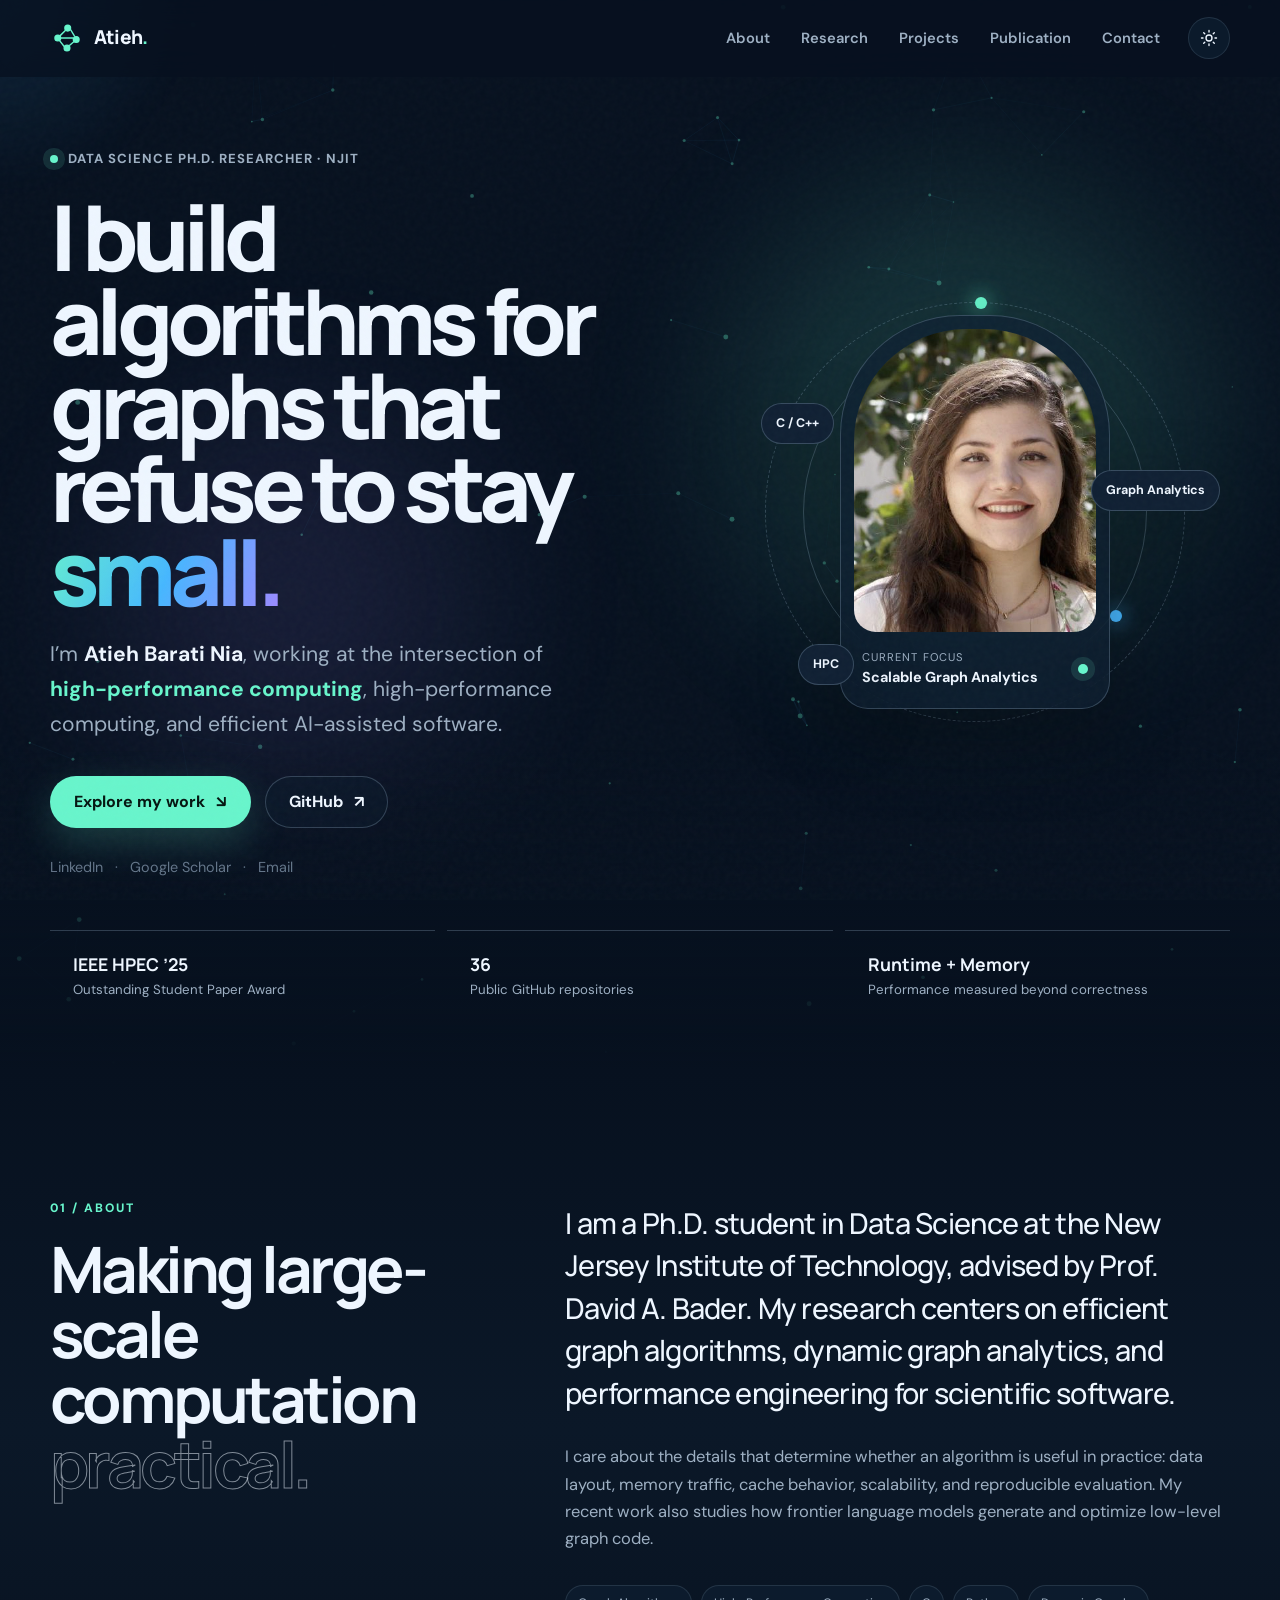
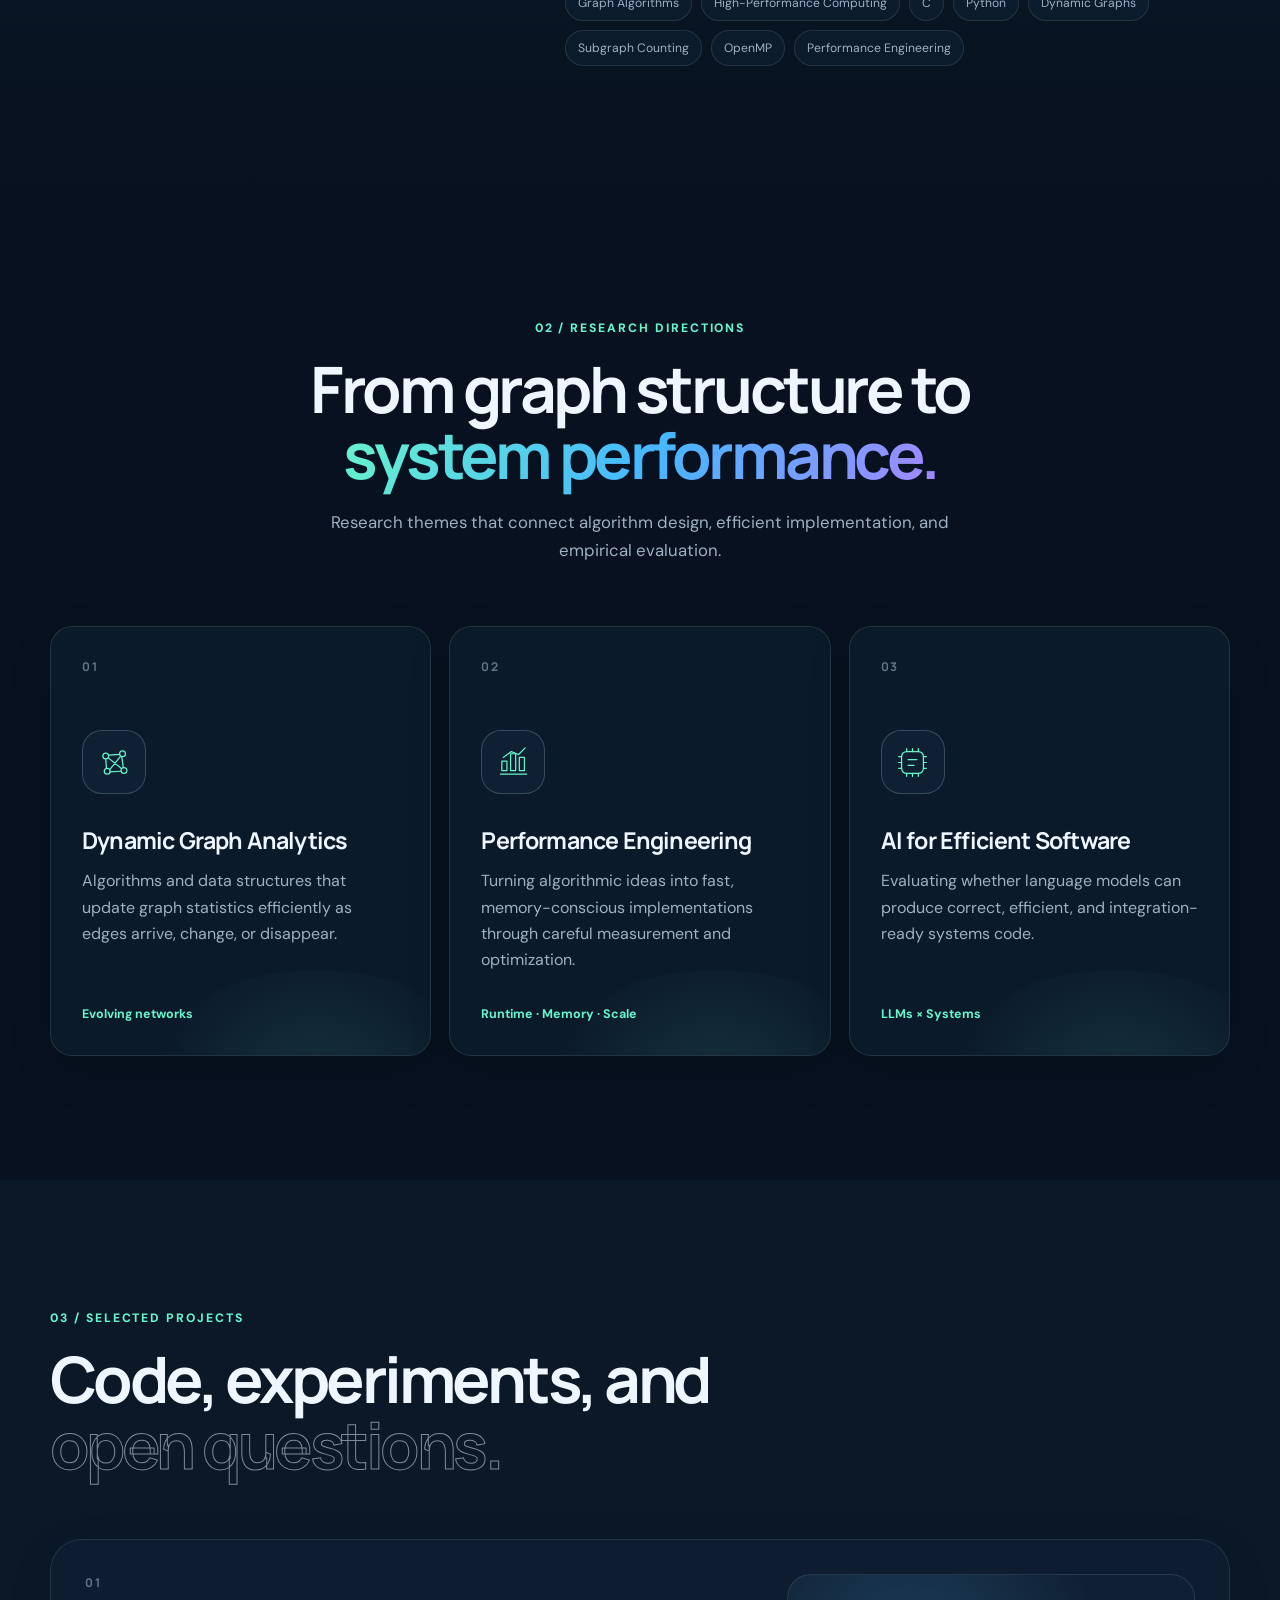
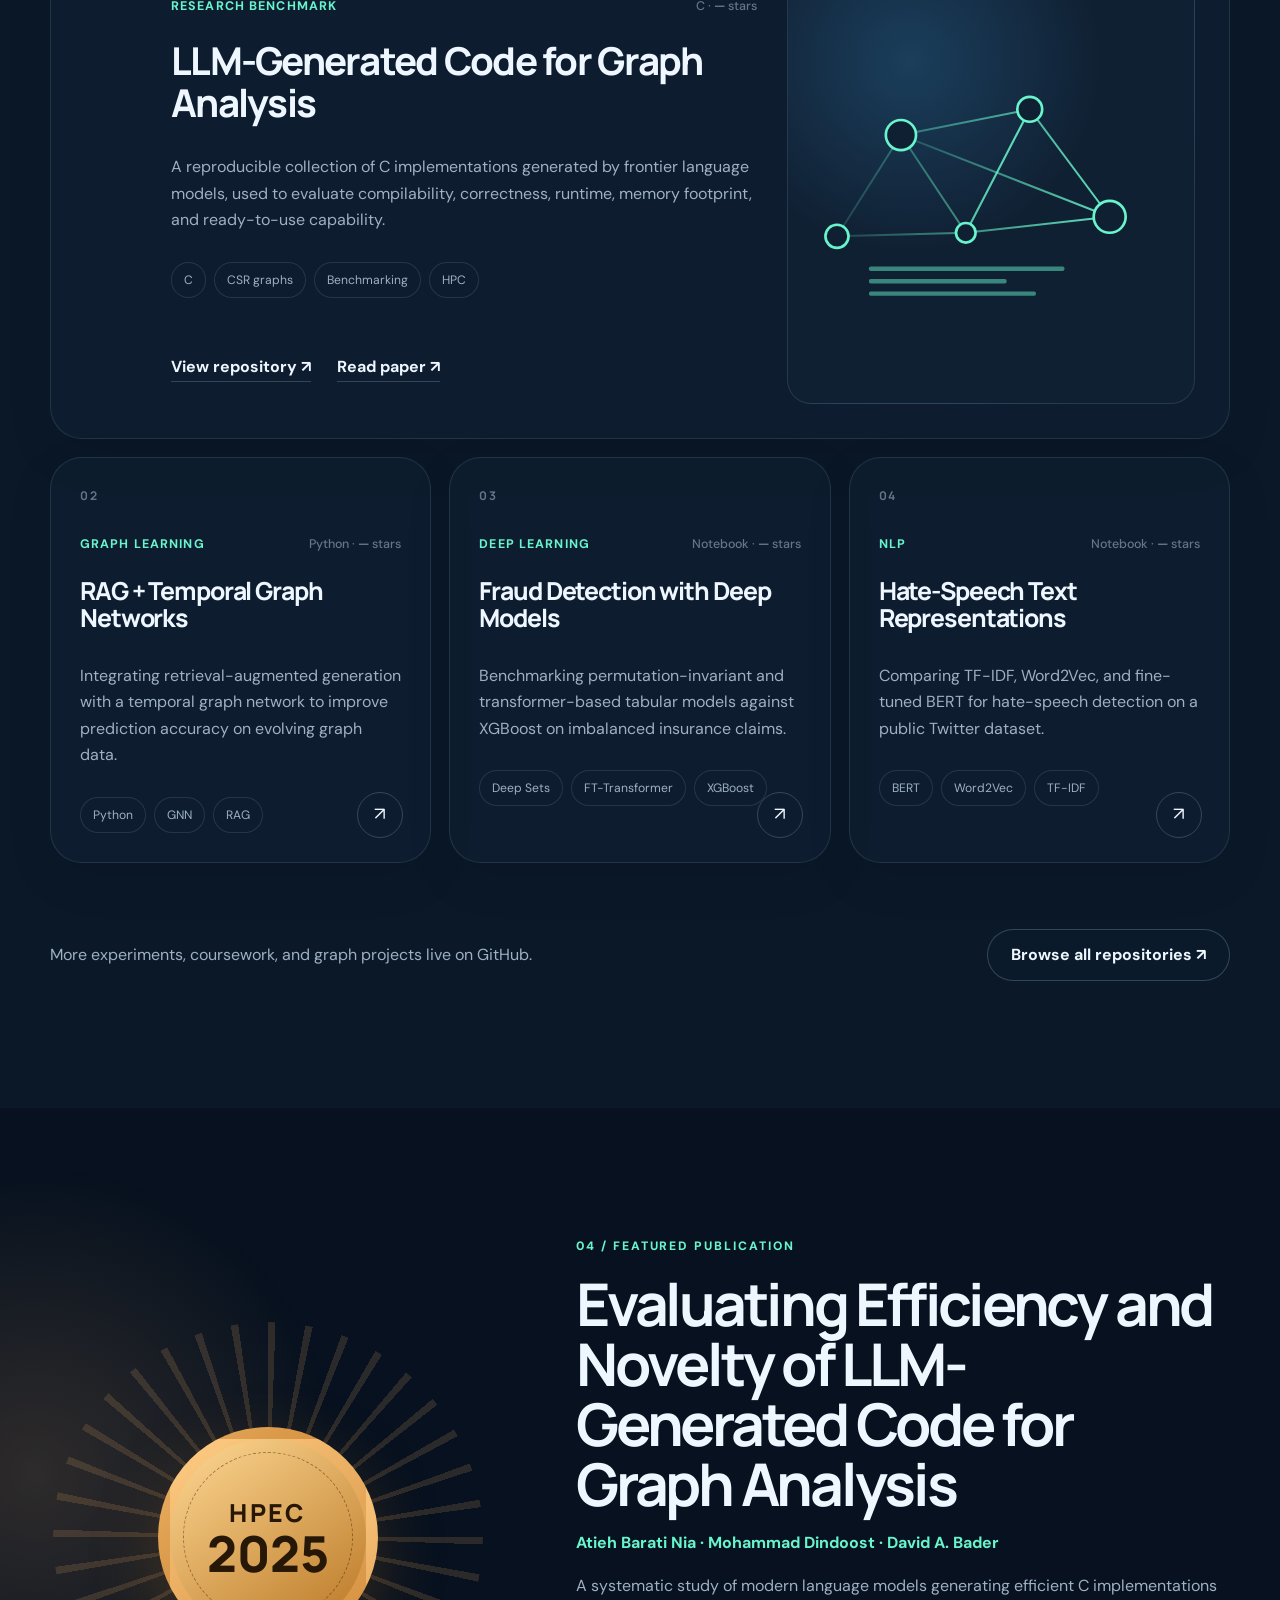
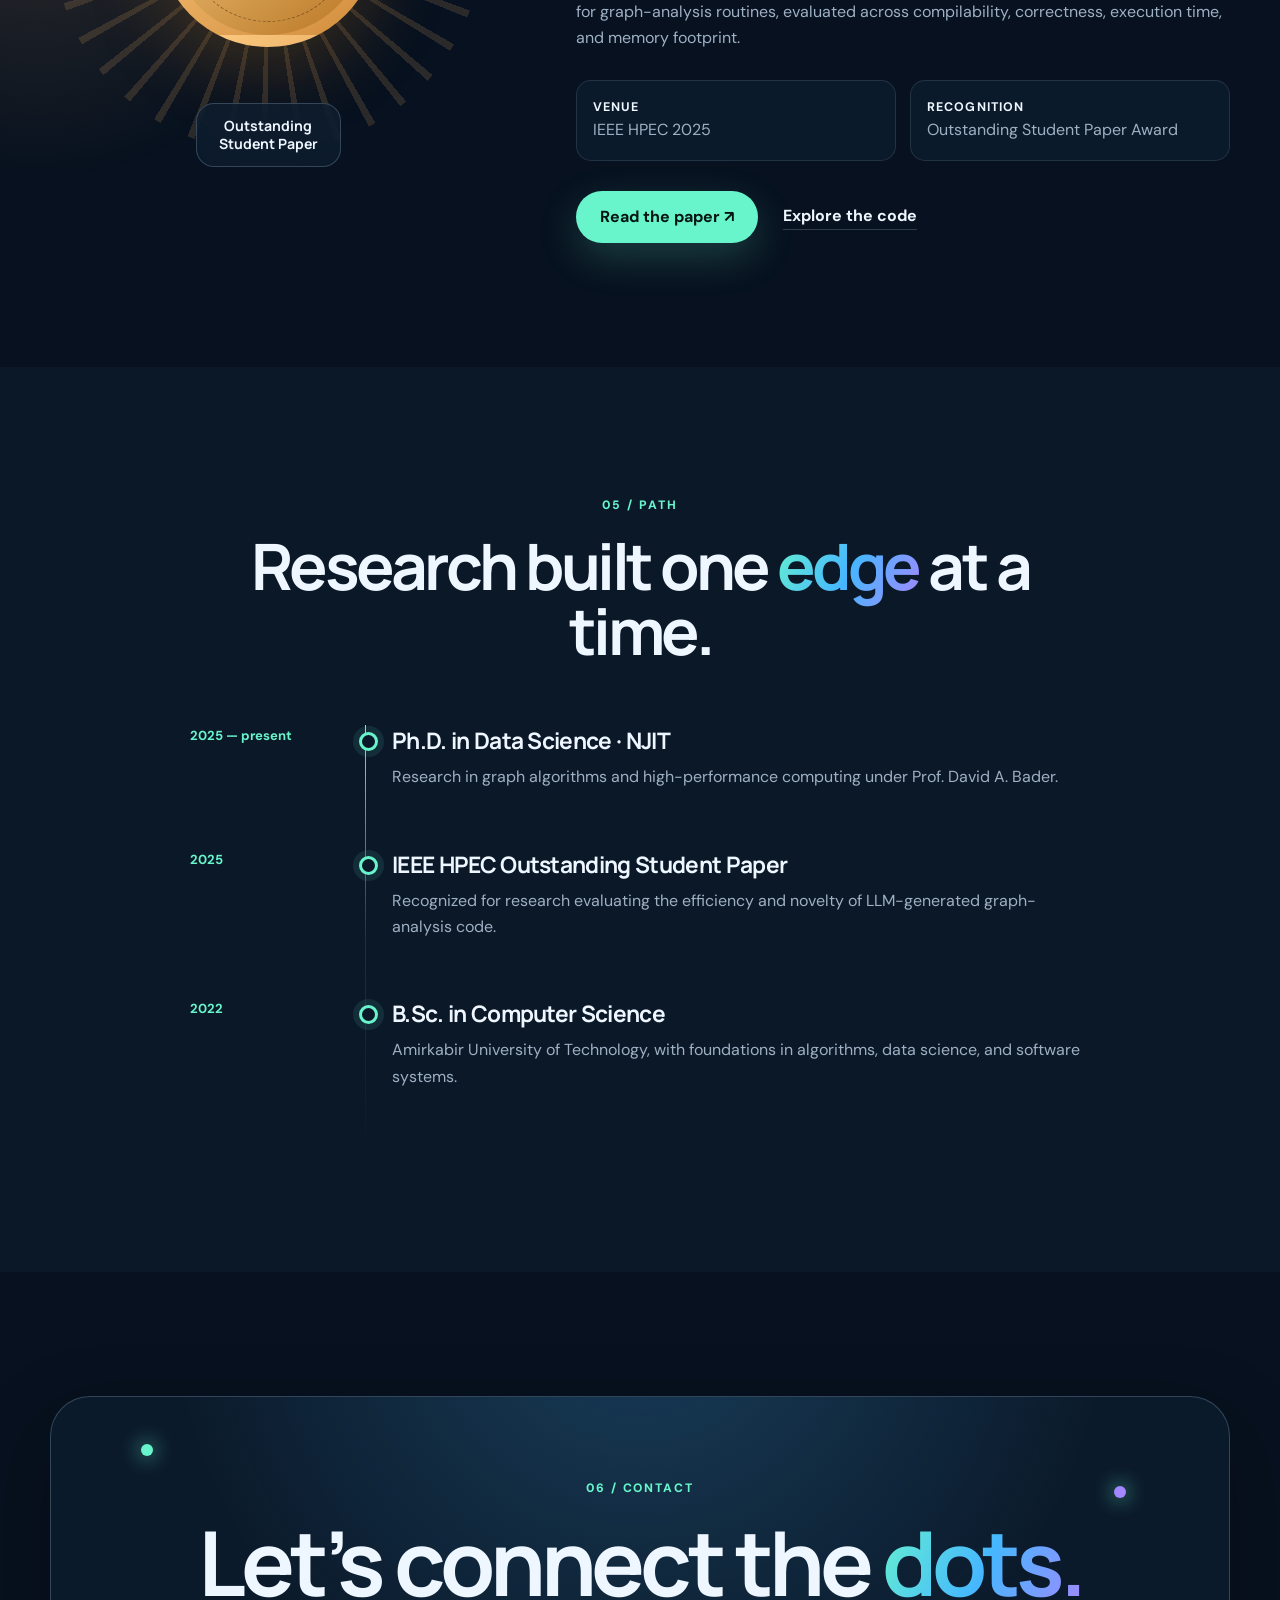
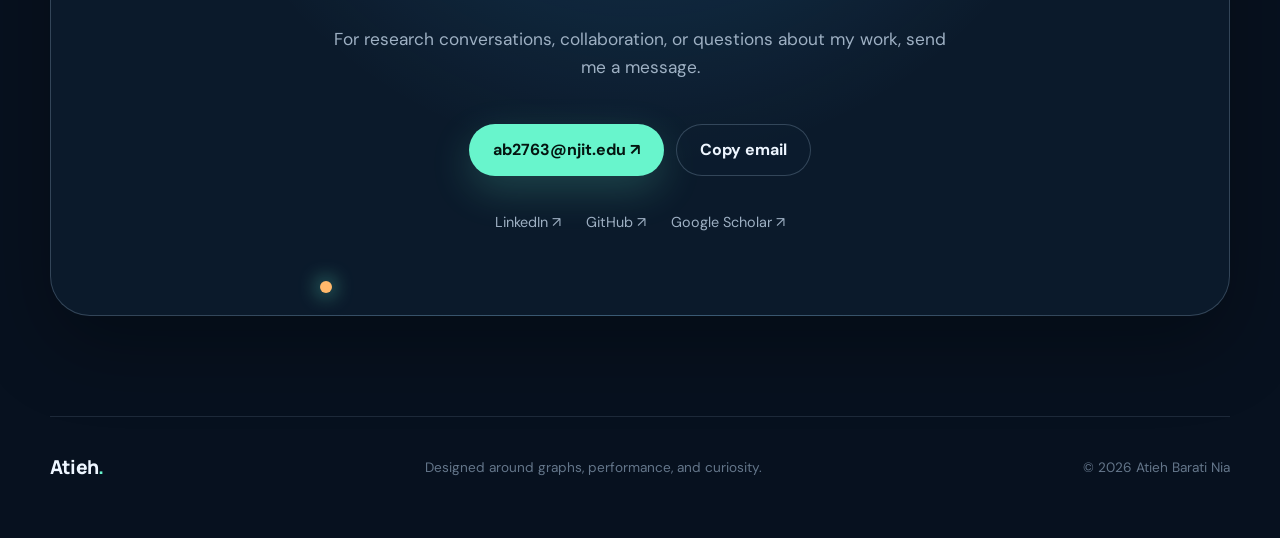
==== index.html @ 74a7d8fb "Add files via upload" ====
<!doctype html>
<html lang="en" data-theme="dark">
<head>
  <meta charset="utf-8" />
  <meta name="viewport" content="width=device-width, initial-scale=1" />
  <meta name="description" content="Atieh Barati Nia — Ph.D. researcher in graph algorithms, high-performance computing, and efficient AI-assisted software at NJIT." />
  <meta name="author" content="Atieh Barati Nia" />
  <meta name="theme-color" content="#07111f" />

  <meta property="og:title" content="Atieh Barati Nia — Graph Algorithms & HPC" />
  <meta property="og:description" content="Research portfolio of Atieh Barati Nia, a Data Science Ph.D. researcher at NJIT." />
  <meta property="og:type" content="website" />
  <meta property="og:url" content="https://atiehbaratinia.github.io/" />
  <meta property="og:image" content="https://atiehbaratinia.github.io/profile.jpg" />

  <title>Atieh Barati Nia | Graph Algorithms & HPC</title>
  <link rel="icon" href="favicon.svg" type="image/svg+xml" />
  <link rel="preconnect" href="https://fonts.googleapis.com" />
  <link rel="preconnect" href="https://fonts.gstatic.com" crossorigin />
  <link href="https://fonts.googleapis.com/css2?family=DM+Sans:wght@400;500;600;700&family=Manrope:wght@400;500;600;700;800&display=swap" rel="stylesheet" />
  <link rel="stylesheet" href="styles.css" />
  <script defer src="script.js"></script>
</head>
<body>
  <a class="skip-link" href="#main">Skip to content</a>

  <div class="noise" aria-hidden="true"></div>
  <div class="cursor-glow" aria-hidden="true"></div>

  <header class="site-header" id="top">
    <nav class="nav shell" aria-label="Primary navigation">
      <a class="brand" href="#top" aria-label="Atieh Barati Nia home">
        <span class="brand-mark" aria-hidden="true">
          <svg viewBox="0 0 48 48" role="img">
            <circle cx="11" cy="24" r="4" />
            <circle cx="25" cy="10" r="4" />
            <circle cx="37" cy="26" r="4" />
            <circle cx="24" cy="38" r="4" />
            <path d="M14 21 22 13M29 12l6 10M34 29l-7 6M20 36l-7-9M15 24h18" />
          </svg>
        </span>
        <span>Atieh<span class="accent-dot">.</span></span>
      </a>

      <button class="nav-toggle" type="button" aria-expanded="false" aria-controls="nav-links" aria-label="Open navigation menu">
        <span></span><span></span>
      </button>

      <div class="nav-links" id="nav-links">
        <a href="#about">About</a>
        <a href="#research">Research</a>
        <a href="#projects">Projects</a>
        <a href="#publication">Publication</a>
        <a href="#contact">Contact</a>
      </div>

      <button class="theme-toggle" type="button" aria-label="Switch color theme" title="Switch color theme">
        <svg class="sun" viewBox="0 0 24 24" aria-hidden="true"><circle cx="12" cy="12" r="4"/><path d="M12 2v2M12 20v2M4.93 4.93l1.42 1.42M17.66 17.66l1.41 1.41M2 12h2M20 12h2M4.93 19.07l1.42-1.42M17.66 6.34l1.41-1.41"/></svg>
        <svg class="moon" viewBox="0 0 24 24" aria-hidden="true"><path d="M20.5 14.2A8.2 8.2 0 0 1 9.8 3.5 8.5 8.5 0 1 0 20.5 14.2Z"/></svg>
      </button>
    </nav>
  </header>

  <main id="main">
    <section class="hero section">
      <canvas id="network-canvas" aria-hidden="true"></canvas>
      <div class="hero-orb hero-orb-one" aria-hidden="true"></div>
      <div class="hero-orb hero-orb-two" aria-hidden="true"></div>

      <div class="shell hero-grid">
        <div class="hero-copy reveal">
          <div class="eyebrow"><span class="status-dot"></span> Data Science Ph.D. Researcher · NJIT</div>
          <h1>I build algorithms for graphs that refuse to stay <span class="gradient-text">small.</span></h1>
          <p class="hero-lede">
            I’m <strong>Atieh Barati Nia</strong>, working at the intersection of
            <span class="rotating-word" aria-live="polite">graph algorithms</span>, high-performance computing,
            and efficient AI-assisted software.
          </p>
          <div class="hero-actions">
            <a class="button button-primary magnetic" href="#projects">Explore my work <span aria-hidden="true">↘</span></a>
            <a class="button button-ghost magnetic" href="https://github.com/AtiehBaratinia" target="_blank" rel="noreferrer">GitHub <span aria-hidden="true">↗</span></a>
          </div>
          <div class="hero-links" aria-label="Professional profiles">
            <a href="https://www.linkedin.com/in/atiehbaratinia/" target="_blank" rel="noreferrer">LinkedIn</a>
            <span>·</span>
            <a href="https://scholar.google.com/citations?hl=en&user=IbT5v3kAAAAJ" target="_blank" rel="noreferrer">Google Scholar</a>
            <span>·</span>
            <a href="mailto:ab2763@njit.edu">Email</a>
          </div>
        </div>

        <div class="hero-visual reveal" data-delay="120">
          <div class="profile-ring">
            <div class="ring ring-one"></div>
            <div class="ring ring-two"></div>
            <div class="profile-card glass-card">
              <div class="profile-image-wrap">
                <img src="profile.jpg" alt="Portrait of Atieh Barati Nia" width="600" height="600" />
              </div>
              <div class="profile-meta">
                <div>
                  <span class="label">Current focus</span>
                  <strong>Scalable Graph Analytics</strong>
                </div>
                <span class="live-indicator" title="Active research" aria-label="Active research"></span>
              </div>
            </div>
            <div class="floating-chip chip-c">C / C++</div>
            <div class="floating-chip chip-graph">Graph Analytics</div>
            <div class="floating-chip chip-hpc">HPC</div>
          </div>
        </div>
      </div>

      <div class="shell hero-stats reveal" data-delay="200">
        <article>
          <strong>IEEE HPEC ’25</strong>
          <span>Outstanding Student Paper Award</span>
        </article>
        <article>
          <strong id="repo-count">36</strong>
          <span>Public GitHub repositories</span>
        </article>
        <article>
          <strong>Runtime + Memory</strong>
          <span>Performance measured beyond correctness</span>
        </article>
      </div>
    </section>

    <section class="section about" id="about">
      <div class="shell two-column">
        <div class="section-heading reveal">
          <span class="kicker">01 / About</span>
          <h2>Making large-scale computation <span class="outline-text">practical.</span></h2>
        </div>
        <div class="about-copy reveal" data-delay="100">
          <p class="large-copy">
            I am a Ph.D. student in Data Science at the New Jersey Institute of Technology, advised by
            Prof. David A. Bader. My research centers on efficient graph algorithms, dynamic graph analytics,
            and performance engineering for scientific software.
          </p>
          <p>
            I care about the details that determine whether an algorithm is useful in practice: data layout,
            memory traffic, cache behavior, scalability, and reproducible evaluation. My recent work also studies
            how frontier language models generate and optimize low-level graph code.
          </p>
          <div class="skill-cloud" aria-label="Areas of expertise">
            <span>Graph Algorithms</span><span>High-Performance Computing</span><span>C</span><span>Python</span>
            <span>Dynamic Graphs</span><span>Subgraph Counting</span><span>OpenMP</span><span>Performance Engineering</span>
          </div>
        </div>
      </div>
    </section>

    <section class="section research" id="research">
      <div class="shell">
        <div class="section-heading centered reveal">
          <span class="kicker">02 / Research directions</span>
          <h2>From graph structure to <span class="gradient-text">system performance.</span></h2>
          <p>Research themes that connect algorithm design, efficient implementation, and empirical evaluation.</p>
        </div>

        <div class="research-grid">
          <article class="research-card reveal tilt-card">
            <div class="card-index">01</div>
            <div class="icon-box" aria-hidden="true">
              <svg viewBox="0 0 48 48"><circle cx="12" cy="15" r="4"/><circle cx="35" cy="12" r="4"/><circle cx="37" cy="35" r="4"/><circle cx="14" cy="36" r="4"/><path d="m16 14 15-1M34 16l2 15M33 36l-15 1M13 32l-1-13M16 18l17 14M32 16 18 33"/></svg>
            </div>
            <h3>Dynamic Graph Analytics</h3>
            <p>Algorithms and data structures that update graph statistics efficiently as edges arrive, change, or disappear.</p>
            <span class="card-tag">Evolving networks</span>
          </article>

          <article class="research-card reveal tilt-card" data-delay="80">
            <div class="card-index">02</div>
            <div class="icon-box" aria-hidden="true">
              <svg viewBox="0 0 48 48"><path d="M8 35h7V22H8zM20 35h7V12h-7zM32 35h7V17h-7z"/><path d="M6 40h36M10 17l11-8 10 4 9-9"/></svg>
            </div>
            <h3>Performance Engineering</h3>
            <p>Turning algorithmic ideas into fast, memory-conscious implementations through careful measurement and optimization.</p>
            <span class="card-tag">Runtime · Memory · Scale</span>
          </article>

          <article class="research-card reveal tilt-card" data-delay="160">
            <div class="card-index">03</div>
            <div class="icon-box" aria-hidden="true">
              <svg viewBox="0 0 48 48"><rect x="9" y="9" width="30" height="30" rx="7"/><path d="M18 20h12M18 28h8M16 5v4M24 5v4M32 5v4M16 39v4M24 39v4M32 39v4M5 16h4M5 24h4M5 32h4M39 16h4M39 24h4M39 32h4"/></svg>
            </div>
            <h3>AI for Efficient Software</h3>
            <p>Evaluating whether language models can produce correct, efficient, and integration-ready systems code.</p>
            <span class="card-tag">LLMs × Systems</span>
          </article>
        </div>
      </div>
    </section>

    <section class="section projects" id="projects">
      <div class="shell">
        <div class="section-heading reveal">
          <span class="kicker">03 / Selected projects</span>
          <h2>Code, experiments, and <span class="outline-text">open questions.</span></h2>
        </div>

        <div class="project-list">
          <article class="project-card featured reveal" data-repo="LLMGeneratedCode">
            <div class="project-number">01</div>
            <div class="project-content">
              <div class="project-topline"><span>Research benchmark</span><span class="repo-meta">C · <b data-stars>—</b> stars</span></div>
              <h3>LLM-Generated Code for Graph Analysis</h3>
              <p>A reproducible collection of C implementations generated by frontier language models, used to evaluate compilability, correctness, runtime, memory footprint, and ready-to-use capability.</p>
              <div class="project-tech"><span>C</span><span>CSR graphs</span><span>Benchmarking</span><span>HPC</span></div>
              <div class="project-actions">
                <a href="https://github.com/AtiehBaratinia/LLMGeneratedCode" target="_blank" rel="noreferrer">View repository ↗</a>
                <a href="https://arxiv.org/abs/2507.06463" target="_blank" rel="noreferrer">Read paper ↗</a>
              </div>
            </div>
            <div class="project-art graph-art" aria-hidden="true">
              <svg viewBox="0 0 420 280">
                <defs><linearGradient id="lineGradient" x1="0" x2="1"><stop stop-color="currentColor" stop-opacity=".15"/><stop offset="1" stop-color="currentColor" stop-opacity=".9"/></linearGradient></defs>
                <g class="art-lines"><path d="M36 194 108 80l73 110 72-139 90 121"/><path d="M36 194 181 190 343 172M108 80l145-29M181 190l72-139"/><path d="m108 80 235 92"/></g>
                <g class="art-nodes"><circle cx="36" cy="194" r="13"/><circle cx="108" cy="80" r="17"/><circle cx="181" cy="190" r="11"/><circle cx="253" cy="51" r="14"/><circle cx="343" cy="172" r="18"/></g>
                <g class="code-lines"><rect x="72" y="228" width="220" height="5" rx="2"/><rect x="72" y="242" width="155" height="5" rx="2"/><rect x="72" y="256" width="188" height="5" rx="2"/></g>
              </svg>
            </div>
          </article>

          <div class="project-grid">
            <article class="project-card compact reveal tilt-card" data-repo="RAG_TGN">
              <div class="project-number">02</div>
              <div class="project-topline"><span>Graph learning</span><span class="repo-meta">Python · <b data-stars>—</b> stars</span></div>
              <h3>RAG + Temporal Graph Networks</h3>
              <p>Integrating retrieval-augmented generation with a temporal graph network to improve prediction accuracy on evolving graph data.</p>
              <div class="project-tech"><span>Python</span><span>GNN</span><span>RAG</span></div>
              <a class="arrow-link" href="https://github.com/AtiehBaratinia/RAG_TGN" target="_blank" rel="noreferrer" aria-label="View RAG TGN repository">↗</a>
            </article>

            <article class="project-card compact reveal tilt-card" data-delay="80" data-repo="Fraud-Detection-Deep-Learning">
              <div class="project-number">03</div>
              <div class="project-topline"><span>Deep learning</span><span class="repo-meta">Notebook · <b data-stars>—</b> stars</span></div>
              <h3>Fraud Detection with Deep Models</h3>
              <p>Benchmarking permutation-invariant and transformer-based tabular models against XGBoost on imbalanced insurance claims.</p>
              <div class="project-tech"><span>Deep Sets</span><span>FT-Transformer</span><span>XGBoost</span></div>
              <a class="arrow-link" href="https://github.com/AtiehBaratinia/Fraud-Detection-Deep-Learning" target="_blank" rel="noreferrer" aria-label="View fraud detection repository">↗</a>
            </article>

            <article class="project-card compact reveal tilt-card" data-delay="160" data-repo="hate-speech-text-representations">
              <div class="project-number">04</div>
              <div class="project-topline"><span>NLP</span><span class="repo-meta">Notebook · <b data-stars>—</b> stars</span></div>
              <h3>Hate-Speech Text Representations</h3>
              <p>Comparing TF-IDF, Word2Vec, and fine-tuned BERT for hate-speech detection on a public Twitter dataset.</p>
              <div class="project-tech"><span>BERT</span><span>Word2Vec</span><span>TF-IDF</span></div>
              <a class="arrow-link" href="https://github.com/AtiehBaratinia/hate-speech-text-representations" target="_blank" rel="noreferrer" aria-label="View hate speech project repository">↗</a>
            </article>
          </div>
        </div>

        <div class="all-work reveal">
          <p>More experiments, coursework, and graph projects live on GitHub.</p>
          <a class="button button-ghost magnetic" href="https://github.com/AtiehBaratinia?tab=repositories" target="_blank" rel="noreferrer">Browse all repositories ↗</a>
        </div>
      </div>
    </section>

    <section class="section publication" id="publication">
      <div class="shell publication-grid">
        <div class="award-visual reveal" aria-hidden="true">
          <div class="award-rays"></div>
          <div class="award-medal">
            <span>HPEC</span>
            <strong>2025</strong>
          </div>
          <div class="award-caption">Outstanding<br/>Student Paper</div>
        </div>

        <div class="publication-copy reveal" data-delay="100">
          <span class="kicker">04 / Featured publication</span>
          <h2>Evaluating Efficiency and Novelty of LLM-Generated Code for Graph Analysis</h2>
          <p class="authors">Atieh Barati Nia · Mohammad Dindoost · David A. Bader</p>
          <p>
            A systematic study of modern language models generating efficient C implementations for graph-analysis routines,
            evaluated across compilability, correctness, execution time, and memory footprint.
          </p>
          <div class="publication-facts">
            <span><b>Venue</b> IEEE HPEC 2025</span>
            <span><b>Recognition</b> Outstanding Student Paper Award</span>
          </div>
          <div class="publication-actions">
            <a class="button button-primary magnetic" href="https://arxiv.org/abs/2507.06463" target="_blank" rel="noreferrer">Read the paper ↗</a>
            <a class="text-link" href="https://github.com/AtiehBaratinia/LLMGeneratedCode" target="_blank" rel="noreferrer">Explore the code</a>
          </div>
        </div>
      </div>
    </section>

    <section class="section timeline-section">
      <div class="shell">
        <div class="section-heading centered reveal">
          <span class="kicker">05 / Path</span>
          <h2>Research built one <span class="gradient-text">edge</span> at a time.</h2>
        </div>
        <div class="timeline">
          <article class="timeline-item reveal">
            <span class="timeline-year">2025 — present</span>
            <div><h3>Ph.D. in Data Science · NJIT</h3><p>Research in graph algorithms and high-performance computing under Prof. David A. Bader.</p></div>
          </article>
          <article class="timeline-item reveal" data-delay="80">
            <span class="timeline-year">2025</span>
            <div><h3>IEEE HPEC Outstanding Student Paper</h3><p>Recognized for research evaluating the efficiency and novelty of LLM-generated graph-analysis code.</p></div>
          </article>
          <article class="timeline-item reveal" data-delay="160">
            <span class="timeline-year">2022</span>
            <div><h3>B.Sc. in Computer Science</h3><p>Amirkabir University of Technology, with foundations in algorithms, data science, and software systems.</p></div>
          </article>
        </div>
      </div>
    </section>

    <section class="section contact" id="contact">
      <div class="shell contact-card reveal">
        <div class="contact-orbit" aria-hidden="true"><span></span><span></span><span></span></div>
        <span class="kicker">06 / Contact</span>
        <h2>Let’s connect the <span class="gradient-text">dots.</span></h2>
        <p>For research conversations, collaboration, or questions about my work, send me a message.</p>
        <div class="contact-actions">
          <a class="button button-primary magnetic" href="mailto:ab2763@njit.edu">ab2763@njit.edu ↗</a>
          <button class="button button-ghost copy-email" type="button" data-email="ab2763@njit.edu">Copy email</button>
        </div>
        <div class="social-row">
          <a href="https://www.linkedin.com/in/atiehbaratinia/" target="_blank" rel="noreferrer">LinkedIn ↗</a>
          <a href="https://github.com/AtiehBaratinia" target="_blank" rel="noreferrer">GitHub ↗</a>
          <a href="https://scholar.google.com/citations?hl=en&user=IbT5v3kAAAAJ" target="_blank" rel="noreferrer">Google Scholar ↗</a>
        </div>
      </div>
    </section>
  </main>

  <footer class="footer">
    <div class="shell footer-inner">
      <a class="brand" href="#top"><span>Atieh<span class="accent-dot">.</span></span></a>
      <p>Designed around graphs, performance, and curiosity.</p>
      <p>© <span id="current-year"></span> Atieh Barati Nia</p>
    </div>
  </footer>

  <div class="toast" role="status" aria-live="polite">Email copied</div>
</body>
</html>
---- styles.css ----
:root {
  --bg: #07111f;
  --bg-soft: #0b1828;
  --surface: rgba(15, 31, 49, 0.72);
  --surface-solid: #102033;
  --surface-2: #13273d;
  --text: #eef6ff;
  --muted: #9eb0c3;
  --faint: #64768a;
  --line: rgba(181, 212, 237, 0.13);
  --line-strong: rgba(181, 212, 237, 0.23);
  --primary: #68f5cc;
  --primary-2: #46b7ff;
  --warm: #ffb86b;
  --purple: #a486ff;
  --header: rgba(7, 17, 31, 0.74);
  --shadow: 0 30px 80px rgba(0, 0, 0, 0.3);
  --radius-lg: 32px;
  --radius-md: 22px;
  --radius-sm: 14px;
  --shell: min(1180px, calc(100vw - 44px));
}

html[data-theme="light"] {
  --bg: #f4f8fb;
  --bg-soft: #ebf2f7;
  --surface: rgba(255, 255, 255, 0.72);
  --surface-solid: #ffffff;
  --surface-2: #edf4f8;
  --text: #0c1a29;
  --muted: #4c6176;
  --faint: #74879a;
  --line: rgba(14, 51, 78, 0.12);
  --line-strong: rgba(14, 51, 78, 0.22);
  --primary: #00a77c;
  --primary-2: #087dd0;
  --warm: #db6f00;
  --purple: #7455d8;
  --header: rgba(244, 248, 251, 0.78);
  --shadow: 0 30px 80px rgba(21, 67, 102, 0.13);
}

* { box-sizing: border-box; }
html { scroll-behavior: smooth; }
body {
  margin: 0;
  background: var(--bg);
  color: var(--text);
  font-family: "DM Sans", sans-serif;
  line-height: 1.65;
  overflow-x: hidden;
  transition: background .35s ease, color .35s ease;
}

body.menu-open { overflow: hidden; }
a { color: inherit; text-decoration: none; }
button, input, textarea { font: inherit; }
img { max-width: 100%; display: block; }
::selection { background: color-mix(in srgb, var(--primary) 72%, transparent); color: #041510; }

.skip-link {
  position: fixed; left: 16px; top: -60px; z-index: 9999; padding: 10px 16px;
  background: var(--primary); color: #041510; border-radius: 8px; font-weight: 700;
}
.skip-link:focus { top: 16px; }

.noise {
  position: fixed; inset: 0; z-index: 90; pointer-events: none; opacity: .035;
  background-image: url("data:image/svg+xml,%3Csvg viewBox='0 0 180 180' xmlns='http://www.w3.org/2000/svg'%3E%3Cfilter id='n'%3E%3CfeTurbulence type='fractalNoise' baseFrequency='.92' numOctaves='4' stitchTiles='stitch'/%3E%3C/filter%3E%3Crect width='100%25' height='100%25' filter='url(%23n)' opacity='.8'/%3E%3C/svg%3E");
}
.cursor-glow {
  position: fixed; width: 420px; height: 420px; margin: -210px 0 0 -210px; border-radius: 50%;
  pointer-events: none; z-index: -1; opacity: .12; filter: blur(20px);
  background: radial-gradient(circle, var(--primary-2), transparent 64%);
  transition: opacity .3s ease;
}

.shell { width: var(--shell); margin-inline: auto; }
.section { position: relative; padding: 124px 0; }
.kicker {
  display: inline-block; margin-bottom: 18px; color: var(--primary); text-transform: uppercase;
  letter-spacing: .16em; font-size: .76rem; font-weight: 800;
}
.section-heading { max-width: 780px; margin-bottom: 62px; }
.section-heading.centered { text-align: center; margin-inline: auto; }
.section-heading h2, .publication-copy h2, .contact-card h2 {
  margin: 0; font-family: "Manrope", sans-serif; font-size: clamp(2.3rem, 5vw, 4.6rem);
  line-height: 1.02; letter-spacing: -.055em;
}
.section-heading p { max-width: 650px; margin: 22px auto 0; color: var(--muted); font-size: 1.05rem; }
.gradient-text {
  background: linear-gradient(115deg, var(--primary), var(--primary-2) 52%, var(--purple));
  -webkit-background-clip: text; background-clip: text; color: transparent;
}
.outline-text { color: transparent; -webkit-text-stroke: 1px color-mix(in srgb, var(--text) 52%, transparent); }

.site-header {
  position: fixed; top: 0; left: 0; width: 100%; z-index: 100;
  background: var(--header); backdrop-filter: blur(18px); -webkit-backdrop-filter: blur(18px);
  border-bottom: 1px solid transparent; transition: border-color .25s ease, transform .25s ease;
}
.site-header.scrolled { border-color: var(--line); }
.nav { height: 76px; display: flex; align-items: center; justify-content: space-between; gap: 28px; }
.brand { display: inline-flex; align-items: center; gap: 10px; font-family: "Manrope"; font-weight: 800; font-size: 1.2rem; letter-spacing: -.04em; }
.brand-mark { width: 34px; height: 34px; display: inline-grid; place-items: center; }
.brand-mark svg { width: 100%; fill: var(--primary); stroke: var(--primary); stroke-width: 2; }
.brand-mark path { fill: none; }
.accent-dot { color: var(--primary); }
.nav-links { display: flex; align-items: center; gap: 31px; margin-left: auto; }
.nav-links a { color: var(--muted); font-size: .92rem; font-weight: 600; transition: color .2s ease; }
.nav-links a:hover, .nav-links a.active { color: var(--text); }
.nav-links a.active::after { content: ""; display: block; width: 5px; height: 5px; border-radius: 50%; background: var(--primary); margin: 4px auto -9px; }
.theme-toggle, .nav-toggle {
  border: 1px solid var(--line); color: var(--text); background: var(--surface); cursor: pointer;
}
.theme-toggle { width: 42px; height: 42px; border-radius: 50%; display: grid; place-items: center; }
.theme-toggle svg { width: 18px; fill: none; stroke: currentColor; stroke-linecap: round; stroke-width: 1.8; }
html[data-theme="dark"] .moon, html[data-theme="light"] .sun { display: none; }
.nav-toggle { display: none; width: 44px; height: 42px; border-radius: 12px; padding: 12px; }
.nav-toggle span { display: block; height: 2px; background: currentColor; margin: 5px 0; transition: transform .25s ease; }

.hero { min-height: 100vh; padding: 145px 0 50px; display: flex; flex-direction: column; justify-content: center; overflow: hidden; }
#network-canvas { position: absolute; inset: 0; width: 100%; height: 100%; opacity: .58; pointer-events: none; }
.hero::after {
  content: ""; position: absolute; inset: auto 0 0; height: 30%; pointer-events: none;
  background: linear-gradient(transparent, var(--bg));
}
.hero-orb { position: absolute; border-radius: 50%; filter: blur(90px); opacity: .16; }
.hero-orb-one { width: 450px; height: 450px; right: 7%; top: 18%; background: var(--primary); }
.hero-orb-two { width: 380px; height: 380px; left: 8%; top: 38%; background: var(--purple); opacity: .1; }
.hero-grid { position: relative; z-index: 2; display: grid; grid-template-columns: 1.08fr .92fr; align-items: center; gap: 70px; }
.eyebrow { display: inline-flex; align-items: center; gap: 10px; color: var(--muted); font-size: .82rem; font-weight: 700; letter-spacing: .08em; text-transform: uppercase; }
.status-dot { width: 8px; height: 8px; border-radius: 50%; background: var(--primary); box-shadow: 0 0 0 7px color-mix(in srgb, var(--primary) 12%, transparent); animation: pulse 2s infinite; }
.hero h1 { max-width: 790px; margin: 24px 0; font: 800 clamp(3.7rem, 7.1vw, 7.15rem)/.92 "Manrope", sans-serif; letter-spacing: -.073em; }
.hero-lede { max-width: 675px; margin: 0; color: var(--muted); font-size: clamp(1.08rem, 1.65vw, 1.32rem); }
.hero-lede strong { color: var(--text); }
.rotating-word { color: var(--primary); font-weight: 700; transition: opacity .2s ease, transform .2s ease; display: inline-block; }
.rotating-word.changing { opacity: 0; transform: translateY(7px); }
.hero-actions { display: flex; flex-wrap: wrap; gap: 14px; margin-top: 34px; }
.button {
  display: inline-flex; align-items: center; justify-content: center; gap: 11px; min-height: 52px; padding: 0 23px;
  border-radius: 999px; border: 1px solid transparent; font-weight: 700; cursor: pointer; transition: transform .2s ease, box-shadow .2s ease, background .2s ease;
}
.button-primary { background: var(--primary); color: #041510; box-shadow: 0 14px 40px color-mix(in srgb, var(--primary) 20%, transparent); }
.button-primary:hover { box-shadow: 0 18px 50px color-mix(in srgb, var(--primary) 32%, transparent); }
.button-ghost { color: var(--text); border-color: var(--line-strong); background: color-mix(in srgb, var(--surface) 55%, transparent); }
.button-ghost:hover { background: var(--surface-solid); }
.hero-links { display: flex; align-items: center; gap: 12px; margin-top: 28px; color: var(--faint); font-size: .9rem; }
.hero-links a:hover { color: var(--text); }

.hero-visual { min-height: 550px; display: grid; place-items: center; }
.profile-ring { position: relative; width: min(420px, 82vw); aspect-ratio: 1; display: grid; place-items: center; }
.ring { position: absolute; border-radius: 50%; border: 1px solid var(--line-strong); }
.ring-one { inset: 0; animation: spin 22s linear infinite; border-style: dashed; }
.ring-one::after, .ring-two::after { content: ""; position: absolute; width: 12px; height: 12px; border-radius: 50%; background: var(--primary); box-shadow: 0 0 20px var(--primary); }
.ring-one::after { left: 50%; top: -6px; }
.ring-two { inset: 38px; animation: spin-reverse 15s linear infinite; }
.ring-two::after { right: 7%; bottom: 18%; background: var(--primary-2); box-shadow: 0 0 20px var(--primary-2); }
.glass-card { background: var(--surface); border: 1px solid var(--line-strong); backdrop-filter: blur(20px); box-shadow: var(--shadow); }
.profile-card { position: relative; width: 270px; border-radius: 120px 120px 28px 28px; padding: 13px; }
.profile-image-wrap { overflow: hidden; aspect-ratio: 4 / 5; border-radius: 112px 112px 22px 22px; background: var(--surface-2); }
.profile-image-wrap img { width: 100%; height: 100%; object-fit: cover; filter: saturate(.86) contrast(1.04); }
.profile-meta { display: flex; align-items: center; justify-content: space-between; padding: 16px 8px 5px; }
.profile-meta div { display: flex; flex-direction: column; }
.profile-meta .label { color: var(--muted); font-size: .7rem; text-transform: uppercase; letter-spacing: .1em; }
.profile-meta strong { font-size: .9rem; }
.live-indicator { width: 10px; height: 10px; border-radius: 50%; background: var(--primary); box-shadow: 0 0 0 7px color-mix(in srgb, var(--primary) 12%, transparent); }
.floating-chip { position: absolute; padding: 9px 14px; border-radius: 999px; background: var(--surface-solid); border: 1px solid var(--line-strong); box-shadow: var(--shadow); font-size: .78rem; font-weight: 700; animation: float 5s ease-in-out infinite; }
.chip-c { left: -4px; top: 24%; }
.chip-graph { right: -35px; top: 40%; animation-delay: -1.6s; }
.chip-hpc { left: 8%; bottom: 9%; animation-delay: -3s; }
.hero-stats { position: relative; z-index: 3; display: grid; grid-template-columns: repeat(3, 1fr); gap: 12px; margin-top: 50px; }
.hero-stats article { padding: 19px 23px; border-top: 1px solid var(--line-strong); }
.hero-stats strong { display: block; font-family: "Manrope"; font-size: 1.1rem; }
.hero-stats span { display: block; color: var(--muted); font-size: .83rem; }

.two-column { display: grid; grid-template-columns: .78fr 1.22fr; gap: 90px; align-items: start; }
.about { background: linear-gradient(180deg, var(--bg), var(--bg-soft), var(--bg)); }
.about-copy { padding-top: 8px; }
.about-copy p { color: var(--muted); font-size: 1.03rem; }
.about-copy .large-copy { margin-top: 0; color: var(--text); font: 500 clamp(1.28rem, 2.25vw, 2rem)/1.48 "Manrope"; letter-spacing: -.025em; }
.skill-cloud { display: flex; flex-wrap: wrap; gap: 9px; margin-top: 33px; }
.skill-cloud span, .project-tech span { border: 1px solid var(--line); background: var(--surface); color: var(--muted); border-radius: 999px; font-size: .76rem; padding: 7px 12px; }

.research-grid { display: grid; grid-template-columns: repeat(3, 1fr); gap: 18px; }
.research-card, .project-card { position: relative; overflow: hidden; border: 1px solid var(--line); background: var(--surface); box-shadow: 0 16px 50px rgba(0,0,0,.08); }
.research-card { min-height: 430px; padding: 31px; border-radius: var(--radius-md); display: flex; flex-direction: column; }
.research-card::before { content: ""; position: absolute; inset: auto -20% -45% 20%; height: 65%; border-radius: 50%; background: radial-gradient(circle, color-mix(in srgb, var(--primary) 12%, transparent), transparent 70%); }
.card-index, .project-number { color: var(--faint); font: 700 .75rem "Manrope"; letter-spacing: .14em; }
.icon-box { width: 64px; height: 64px; margin: 55px 0 30px; display: grid; place-items: center; border-radius: 20px; color: var(--primary); border: 1px solid var(--line-strong); background: var(--surface-solid); }
.icon-box svg { width: 35px; fill: none; stroke: currentColor; stroke-width: 1.7; stroke-linecap: round; stroke-linejoin: round; }
.research-card h3 { margin: 0 0 12px; font: 700 1.45rem "Manrope"; letter-spacing: -.035em; }
.research-card p { color: var(--muted); margin: 0; }
.card-tag { margin-top: auto; color: var(--primary); font-size: .78rem; font-weight: 700; }

.projects { background: var(--bg-soft); }
.project-list { display: grid; gap: 18px; }
.project-card { border-radius: var(--radius-lg); }
.project-card.featured { min-height: 500px; display: grid; grid-template-columns: 56px 1.18fr .82fr; gap: 30px; align-items: stretch; padding: 34px; }
.project-content { padding: 22px 0; display: flex; flex-direction: column; }
.project-topline { display: flex; justify-content: space-between; gap: 15px; color: var(--primary); font-size: .78rem; font-weight: 700; text-transform: uppercase; letter-spacing: .09em; }
.repo-meta { color: var(--faint); letter-spacing: 0; text-transform: none; font-weight: 500; }
.project-card h3 { margin: 24px 0 15px; font: 750 clamp(1.65rem, 3vw, 2.7rem)/1.08 "Manrope"; letter-spacing: -.045em; }
.project-card p { max-width: 700px; color: var(--muted); }
.project-tech { display: flex; flex-wrap: wrap; gap: 8px; margin-top: 12px; }
.project-actions { display: flex; flex-wrap: wrap; gap: 26px; margin-top: auto; padding-top: 30px; }
.project-actions a, .text-link { color: var(--text); font-weight: 700; border-bottom: 1px solid var(--line-strong); }
.project-actions a:hover, .text-link:hover { color: var(--primary); }
.project-art { display: grid; place-items: center; border-radius: 24px; background: radial-gradient(circle at 30% 20%, color-mix(in srgb, var(--primary-2) 20%, transparent), transparent 43%), var(--surface-solid); border: 1px solid var(--line); }
.project-art svg { width: 92%; color: var(--primary); overflow: visible; }
.art-lines { fill: none; stroke: url(#lineGradient); stroke-width: 2.2; }
.art-nodes circle { fill: var(--surface-solid); stroke: var(--primary); stroke-width: 3; animation: nodePulse 3.2s ease-in-out infinite; transform-origin: center; transform-box: fill-box; }
.art-nodes circle:nth-child(2) { animation-delay: -.5s; }
.art-nodes circle:nth-child(3) { animation-delay: -1s; }
.art-nodes circle:nth-child(4) { animation-delay: -1.5s; }
.art-nodes circle:nth-child(5) { animation-delay: -2s; }
.code-lines rect { fill: color-mix(in srgb, var(--primary) 48%, transparent); }
.project-grid { display: grid; grid-template-columns: repeat(3, 1fr); gap: 18px; }
.project-card.compact { min-height: 380px; padding: 29px; display: flex; flex-direction: column; }
.project-card.compact h3 { font-size: 1.55rem; }
.project-card.compact .project-topline { margin-top: 30px; }
.project-card.compact .arrow-link { position: absolute; right: 27px; bottom: 24px; width: 46px; height: 46px; display: grid; place-items: center; border-radius: 50%; border: 1px solid var(--line-strong); font-size: 1.15rem; }
.project-card.compact .arrow-link:hover { background: var(--primary); color: #041510; border-color: var(--primary); }
.all-work { display: flex; justify-content: space-between; align-items: center; gap: 25px; margin-top: 35px; padding: 28px 0 0; }
.all-work p { color: var(--muted); }

.publication { overflow: hidden; }
.publication::before { content: ""; position: absolute; width: 650px; height: 650px; left: -290px; top: 40px; border-radius: 50%; background: radial-gradient(circle, color-mix(in srgb, var(--warm) 16%, transparent), transparent 67%); }
.publication-grid { display: grid; grid-template-columns: .8fr 1.2fr; gap: 90px; align-items: center; }
.award-visual { position: relative; min-height: 480px; display: grid; place-items: center; }
.award-rays { position: absolute; width: 430px; aspect-ratio: 1; border-radius: 50%; background: repeating-conic-gradient(from 0deg, color-mix(in srgb, var(--warm) 15%, transparent) 0 2deg, transparent 2deg 10deg); mask: radial-gradient(circle, transparent 0 26%, #000 27% 100%); animation: spin 36s linear infinite; }
.award-medal { position: relative; width: 220px; aspect-ratio: 1; border-radius: 50%; display: grid; place-content: center; text-align: center; background: linear-gradient(145deg, #ffd995, #b87522); color: #271706; border: 12px solid color-mix(in srgb, var(--warm) 36%, transparent); box-shadow: 0 25px 70px rgba(192, 119, 28, .26); }
.award-medal::before { content: ""; position: absolute; inset: 13px; border-radius: inherit; border: 1px dashed rgba(54,29,0,.45); }
.award-medal span { font: 800 1.55rem "Manrope"; letter-spacing: .12em; }
.award-medal strong { font: 800 3.1rem "Manrope"; line-height: 1; }
.award-caption { position: absolute; bottom: 10px; padding: 13px 22px; border: 1px solid var(--line-strong); border-radius: 18px; background: var(--surface); backdrop-filter: blur(16px); text-align: center; font: 700 .88rem/1.3 "Manrope"; }
.publication-copy h2 { font-size: clamp(2.3rem, 4.6vw, 4.3rem); }
.publication-copy > p { color: var(--muted); }
.publication-copy .authors { color: var(--primary); font-weight: 700; }
.publication-facts { display: grid; grid-template-columns: 1fr 1fr; gap: 14px; margin-top: 28px; }
.publication-facts span { padding: 16px; border: 1px solid var(--line); border-radius: 15px; color: var(--muted); background: var(--surface); }
.publication-facts b { display: block; color: var(--text); font-size: .78rem; text-transform: uppercase; letter-spacing: .09em; }
.publication-actions { display: flex; align-items: center; flex-wrap: wrap; gap: 25px; margin-top: 30px; }

.timeline-section { background: var(--bg-soft); }
.timeline { position: relative; max-width: 900px; margin: 0 auto; }
.timeline::before { content: ""; position: absolute; left: 175px; top: 0; bottom: 0; width: 1px; background: linear-gradient(var(--primary), var(--line), transparent); }
.timeline-item { position: relative; display: grid; grid-template-columns: 150px 1fr; gap: 52px; padding: 0 0 58px; }
.timeline-item::before { content: ""; position: absolute; left: 169px; top: 7px; width: 13px; height: 13px; border-radius: 50%; background: var(--bg-soft); border: 3px solid var(--primary); box-shadow: 0 0 0 6px color-mix(in srgb, var(--primary) 10%, transparent); }
.timeline-year { color: var(--primary); font-size: .82rem; font-weight: 700; }
.timeline-item h3 { margin: 0 0 8px; font: 700 1.42rem "Manrope"; letter-spacing: -.03em; }
.timeline-item p { margin: 0; color: var(--muted); }

.contact { padding-bottom: 70px; }
.contact-card { min-height: 520px; overflow: hidden; display: flex; flex-direction: column; justify-content: center; align-items: center; text-align: center; padding: 75px 35px; border: 1px solid var(--line-strong); border-radius: 40px; background: radial-gradient(circle at 50% -20%, color-mix(in srgb, var(--primary-2) 22%, transparent), transparent 55%), var(--surface); box-shadow: var(--shadow); }
.contact-card h2 { font-size: clamp(3rem, 7vw, 6rem); }
.contact-card > p { max-width: 640px; color: var(--muted); font-size: 1.08rem; }
.contact-actions { display: flex; flex-wrap: wrap; justify-content: center; gap: 12px; margin-top: 25px; }
.social-row { display: flex; flex-wrap: wrap; justify-content: center; gap: 25px; margin-top: 35px; color: var(--muted); font-size: .9rem; }
.social-row a:hover { color: var(--text); }
.contact-orbit { position: absolute; inset: 0; pointer-events: none; }
.contact-orbit span { position: absolute; width: 12px; height: 12px; border-radius: 50%; background: var(--primary); box-shadow: 0 0 20px var(--primary); }
.contact-orbit span:nth-child(1) { left: 11%; top: 24%; animation: float 6s ease-in-out infinite; }
.contact-orbit span:nth-child(2) { right: 12%; top: 30%; background: var(--purple); animation: float 5s -2s ease-in-out infinite; }
.contact-orbit span:nth-child(3) { left: 25%; bottom: 13%; background: var(--warm); animation: float 7s -4s ease-in-out infinite; }

.footer { padding: 30px 0 45px; }
.footer-inner { display: flex; align-items: center; justify-content: space-between; gap: 25px; padding-top: 26px; border-top: 1px solid var(--line); color: var(--faint); font-size: .85rem; }
.footer .brand { color: var(--text); }
.toast { position: fixed; left: 50%; bottom: 28px; transform: translate(-50%, 30px); padding: 11px 18px; border-radius: 999px; color: #041510; background: var(--primary); font-weight: 700; opacity: 0; pointer-events: none; z-index: 300; transition: opacity .25s ease, transform .25s ease; }
.toast.show { opacity: 1; transform: translate(-50%, 0); }

.reveal { opacity: 0; transform: translateY(24px); transition: opacity .75s cubic-bezier(.2,.75,.2,1), transform .75s cubic-bezier(.2,.75,.2,1); transition-delay: var(--delay, 0ms); }
.reveal.visible { opacity: 1; transform: none; }
.tilt-card { transform-style: preserve-3d; transition: transform .25s ease, border-color .25s ease, background .25s ease; }
.tilt-card:hover { border-color: var(--line-strong); }

@keyframes spin { to { transform: rotate(360deg); } }
@keyframes spin-reverse { to { transform: rotate(-360deg); } }
@keyframes pulse { 50% { box-shadow: 0 0 0 11px color-mix(in srgb, var(--primary) 0%, transparent); } }
@keyframes float { 50% { transform: translateY(-12px); } }
@keyframes nodePulse { 50% { transform: scale(1.25); } }

@media (max-width: 1024px) {
  .hero-grid { grid-template-columns: 1fr; gap: 24px; }
  .hero-copy { text-align: center; }
  .hero h1, .hero-lede { margin-left: auto; margin-right: auto; }
  .eyebrow, .hero-actions, .hero-links { justify-content: center; }
  .hero-visual { min-height: 470px; }
  .hero-stats { margin-top: 20px; }
  .two-column, .publication-grid { grid-template-columns: 1fr; gap: 35px; }
  .research-grid { grid-template-columns: 1fr 1fr; }
  .project-card.featured { grid-template-columns: 45px 1fr; }
  .project-art { grid-column: 1 / -1; min-height: 310px; }
  .project-grid { grid-template-columns: 1fr 1fr; }
  .award-visual { min-height: 420px; }
}

@media (max-width: 760px) {
  :root { --shell: min(100% - 28px, 1180px); }
  .section { padding: 88px 0; }
  .site-header { background: color-mix(in srgb, var(--header) 92%, transparent); }
  .nav { height: 68px; }
  .nav-toggle { display: block; order: 3; }
  .theme-toggle { margin-left: auto; }
  .nav-links {
    position: fixed; inset: 68px 0 auto; height: calc(100vh - 68px); padding: 55px 24px;
    background: var(--bg); flex-direction: column; align-items: flex-start; gap: 28px;
    opacity: 0; visibility: hidden; transform: translateY(-10px); transition: opacity .25s ease, transform .25s ease, visibility .25s;
  }
  .nav-links.open { opacity: 1; visibility: visible; transform: none; }
  .nav-links a { font: 700 1.8rem "Manrope"; color: var(--text); }
  .nav-toggle[aria-expanded="true"] span:first-child { transform: translateY(3.5px) rotate(45deg); }
  .nav-toggle[aria-expanded="true"] span:last-child { transform: translateY(-3.5px) rotate(-45deg); }
  .hero { padding-top: 115px; }
  .hero h1 { font-size: clamp(3.45rem, 17vw, 5.4rem); }
  .hero-actions .button { width: 100%; }
  .hero-links { flex-wrap: wrap; }
  .hero-visual { min-height: 420px; }
  .profile-ring { width: 340px; }
  .profile-card { width: 225px; }
  .chip-graph { right: -2px; }
  .hero-stats { grid-template-columns: 1fr; text-align: center; }
  .hero-stats article { border-top: 0; border-bottom: 1px solid var(--line); }
  .two-column { gap: 0; }
  .research-grid, .project-grid { grid-template-columns: 1fr; }
  .research-card { min-height: 360px; }
  .project-card.featured { display: block; padding: 25px; }
  .project-number { margin-bottom: 22px; }
  .project-topline { align-items: flex-start; flex-direction: column; gap: 4px; }
  .project-art { margin-top: 28px; min-height: 245px; }
  .project-card.compact { min-height: 360px; }
  .all-work { flex-direction: column; align-items: flex-start; }
  .all-work .button { width: 100%; }
  .publication-facts { grid-template-columns: 1fr; }
  .award-visual { min-height: 360px; }
  .award-rays { width: 330px; }
  .award-medal { width: 180px; }
  .timeline::before { left: 7px; }
  .timeline-item { grid-template-columns: 1fr; gap: 10px; padding-left: 35px; }
  .timeline-item::before { left: 1px; }
  .contact-card { padding: 65px 22px; border-radius: 28px; }
  .contact-actions .button { width: 100%; }
  .footer-inner { flex-direction: column; text-align: center; }
  .cursor-glow { display: none; }
}

@media (prefers-reduced-motion: reduce) {
  *, *::before, *::after { animation-duration: .01ms !important; animation-iteration-count: 1 !important; scroll-behavior: auto !important; transition-duration: .01ms !important; }
  #network-canvas, .cursor-glow { display: none; }
  .reveal { opacity: 1; transform: none; }
}
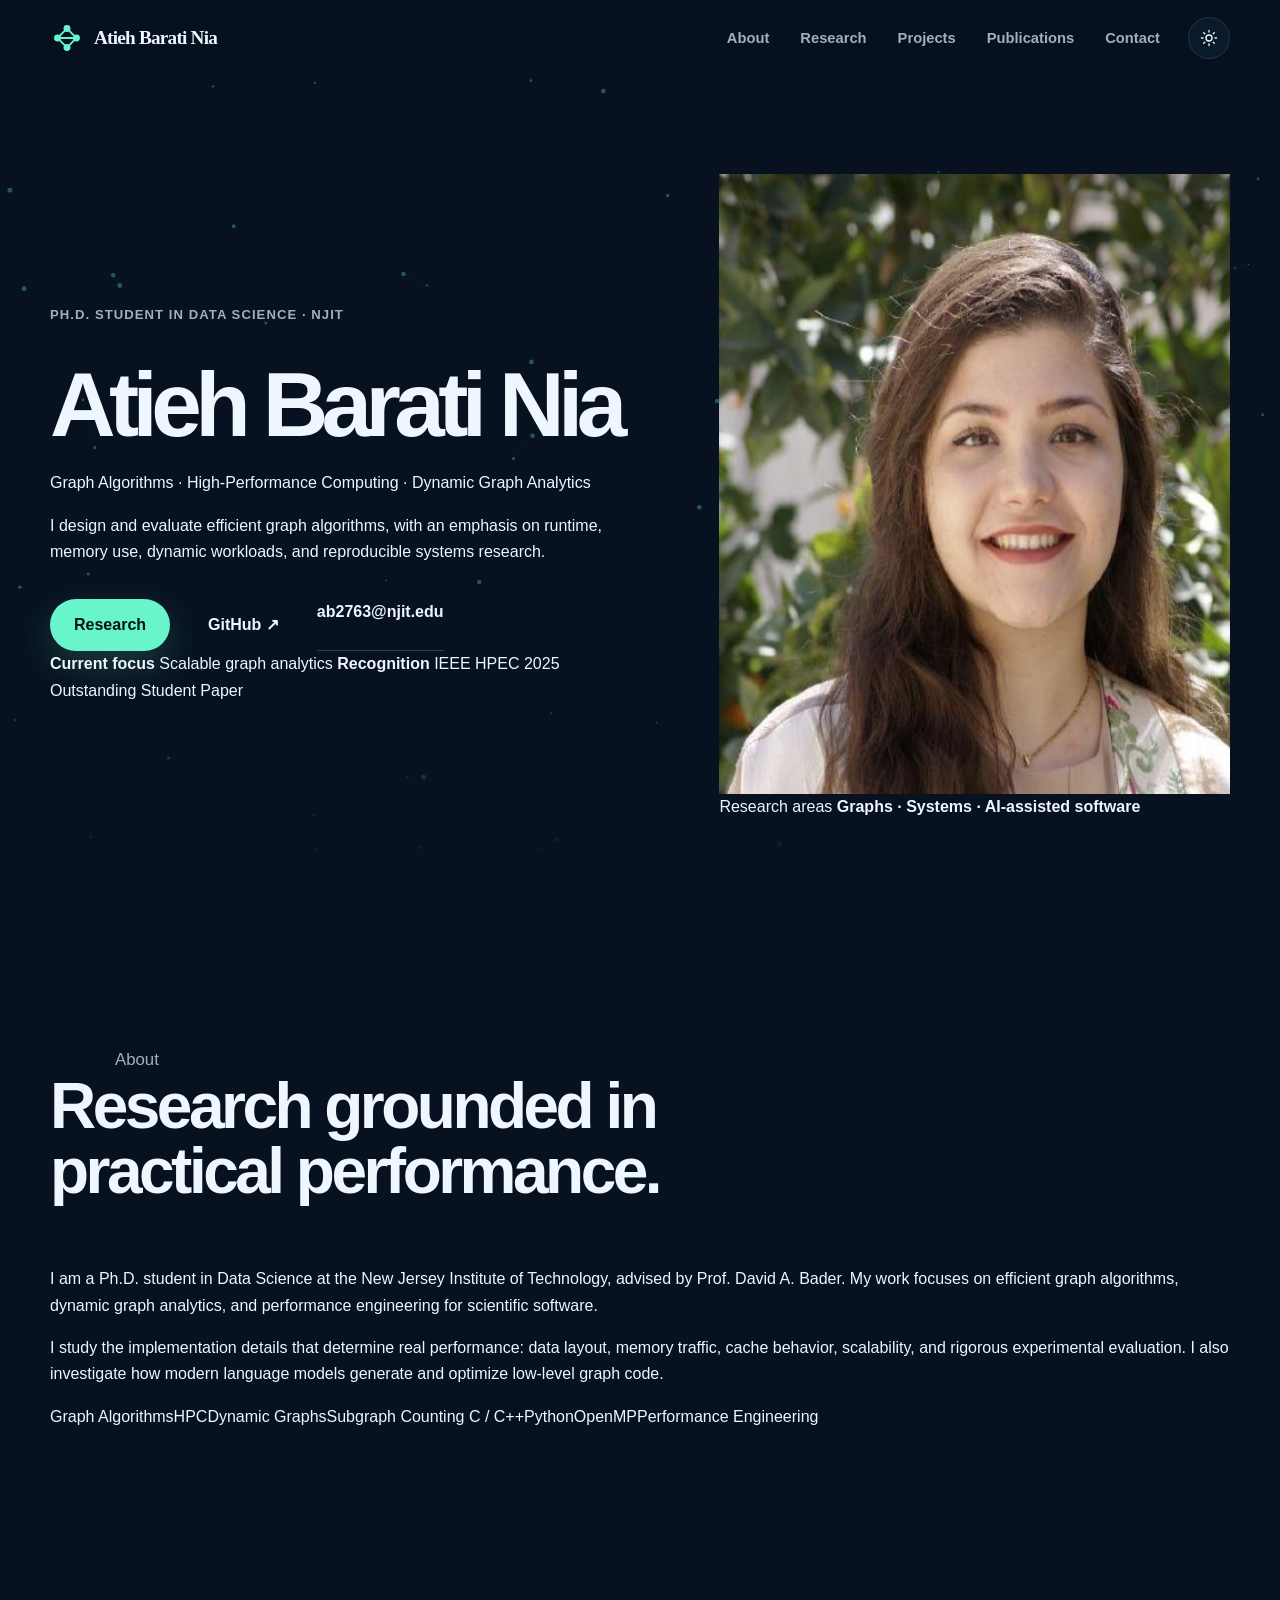
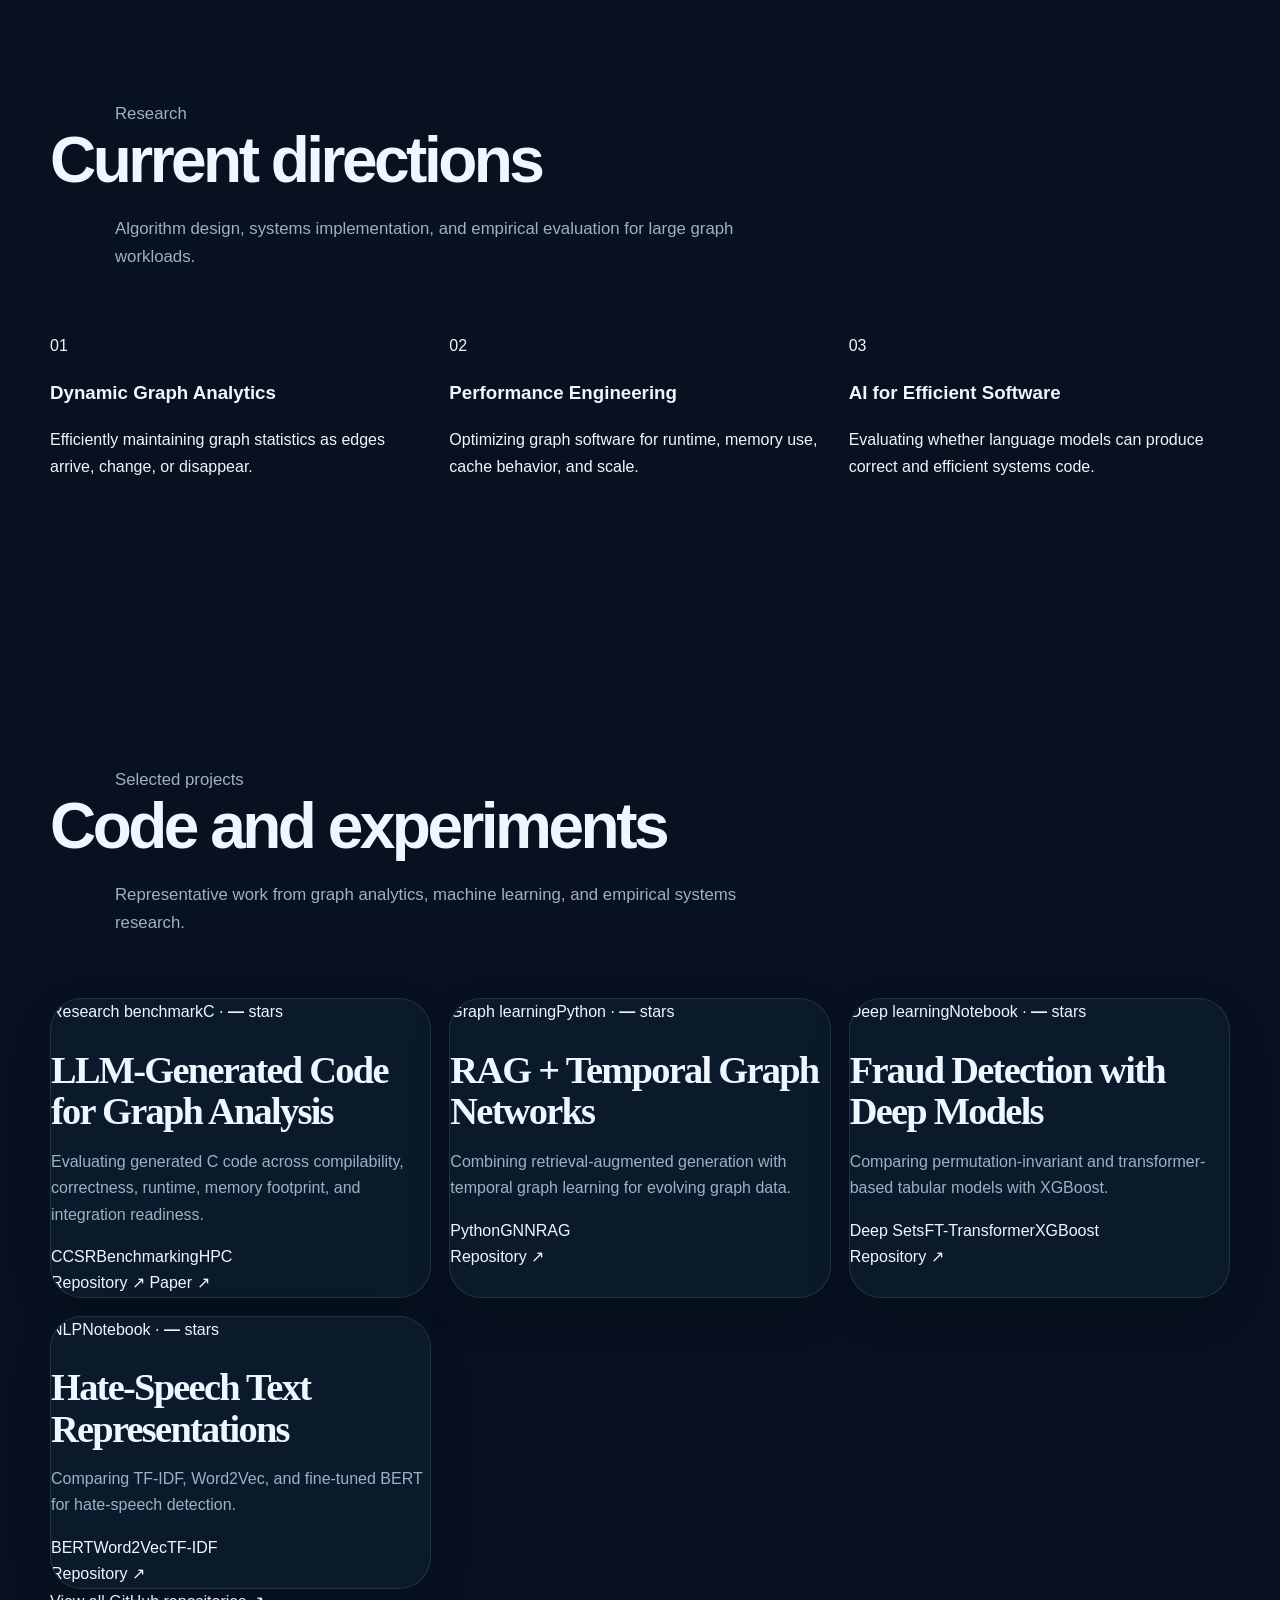
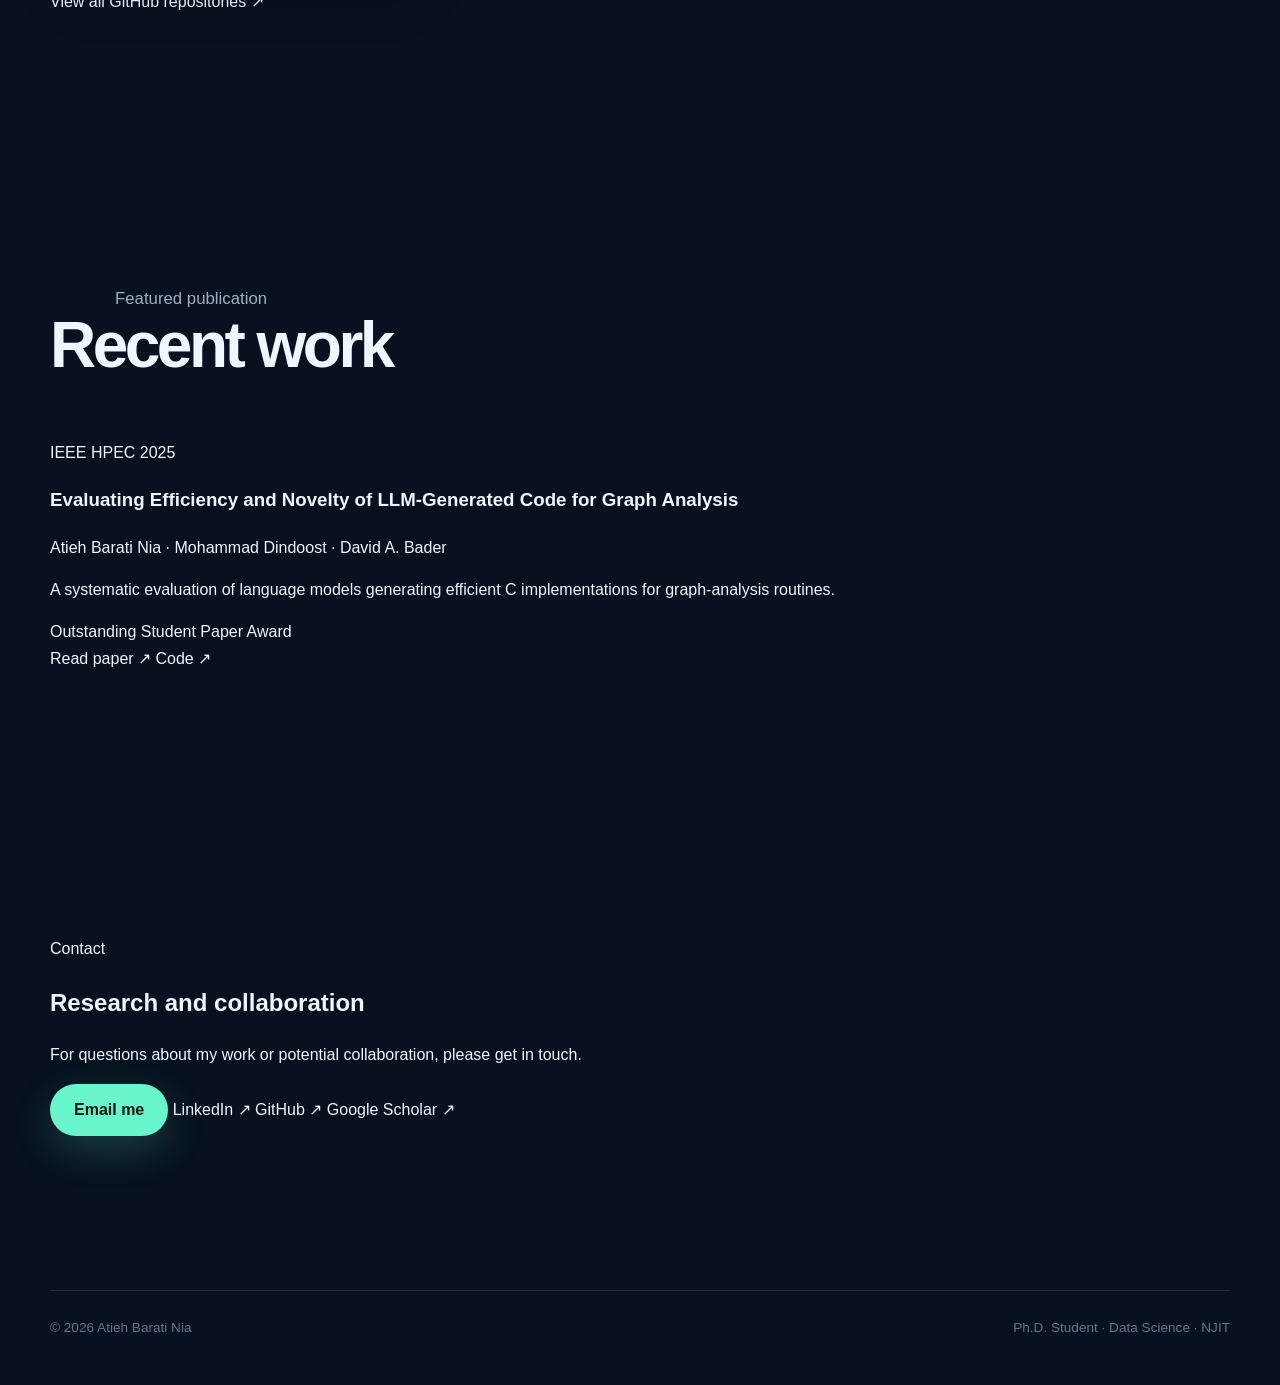
==== commit 3d5fe443: "Rename index(1).html to index.html" ====
--- a/index.html
+++ b/index.html
@@ -3,43 +3,40 @@
 <head>
   <meta charset="utf-8" />
   <meta name="viewport" content="width=device-width, initial-scale=1" />
-  <meta name="description" content="Atieh Barati Nia — Ph.D. researcher in graph algorithms, high-performance computing, and efficient AI-assisted software at NJIT." />
+  <meta name="description" content="Atieh Barati Nia — Ph.D. student and researcher in graph algorithms, high-performance computing, and efficient software at NJIT." />
   <meta name="author" content="Atieh Barati Nia" />
-  <meta name="theme-color" content="#07111f" />
+  <meta name="theme-color" content="#0b1220" />
 
   <meta property="og:title" content="Atieh Barati Nia — Graph Algorithms & HPC" />
-  <meta property="og:description" content="Research portfolio of Atieh Barati Nia, a Data Science Ph.D. researcher at NJIT." />
+  <meta property="og:description" content="Research website of Atieh Barati Nia, a Data Science Ph.D. student at NJIT." />
   <meta property="og:type" content="website" />
   <meta property="og:url" content="https://atiehbaratinia.github.io/" />
   <meta property="og:image" content="https://atiehbaratinia.github.io/profile.jpg" />
 
-  <title>Atieh Barati Nia | Graph Algorithms & HPC</title>
+  <title>Atieh Barati Nia | Researcher</title>
   <link rel="icon" href="favicon.svg" type="image/svg+xml" />
   <link rel="preconnect" href="https://fonts.googleapis.com" />
   <link rel="preconnect" href="https://fonts.gstatic.com" crossorigin />
-  <link href="https://fonts.googleapis.com/css2?family=DM+Sans:wght@400;500;600;700&family=Manrope:wght@400;500;600;700;800&display=swap" rel="stylesheet" />
+  <link href="https://fonts.googleapis.com/css2?family=Inter:wght@400;500;600;700&family=Source+Serif+4:opsz,wght@8..60,600;8..60,700&display=swap" rel="stylesheet" />
   <link rel="stylesheet" href="styles.css" />
   <script defer src="script.js"></script>
 </head>
 <body>
   <a class="skip-link" href="#main">Skip to content</a>
 
-  <div class="noise" aria-hidden="true"></div>
-  <div class="cursor-glow" aria-hidden="true"></div>
-
   <header class="site-header" id="top">
     <nav class="nav shell" aria-label="Primary navigation">
       <a class="brand" href="#top" aria-label="Atieh Barati Nia home">
         <span class="brand-mark" aria-hidden="true">
-          <svg viewBox="0 0 48 48" role="img">
-            <circle cx="11" cy="24" r="4" />
-            <circle cx="25" cy="10" r="4" />
-            <circle cx="37" cy="26" r="4" />
-            <circle cx="24" cy="38" r="4" />
-            <path d="M14 21 22 13M29 12l6 10M34 29l-7 6M20 36l-7-9M15 24h18" />
+          <svg viewBox="0 0 36 36">
+            <circle cx="8" cy="18" r="2.7" />
+            <circle cx="18" cy="8" r="2.7" />
+            <circle cx="28" cy="18" r="2.7" />
+            <circle cx="18" cy="28" r="2.7" />
+            <path d="M10 16 16 10M20 10l6 6M26 20l-6 6M16 26l-6-6M11 18h14" />
           </svg>
         </span>
-        <span>Atieh<span class="accent-dot">.</span></span>
+        <span>Atieh Barati Nia</span>
       </a>
 
       <button class="nav-toggle" type="button" aria-expanded="false" aria-controls="nav-links" aria-label="Open navigation menu">
@@ -50,7 +47,7 @@
         <a href="#about">About</a>
         <a href="#research">Research</a>
         <a href="#projects">Projects</a>
-        <a href="#publication">Publication</a>
+        <a href="#publications">Publications</a>
         <a href="#contact">Contact</a>
       </div>
 
@@ -62,271 +59,173 @@
   </header>
 
   <main id="main">
-    <section class="hero section">
+    <section class="hero">
       <canvas id="network-canvas" aria-hidden="true"></canvas>
-      <div class="hero-orb hero-orb-one" aria-hidden="true"></div>
-      <div class="hero-orb hero-orb-two" aria-hidden="true"></div>
-
       <div class="shell hero-grid">
         <div class="hero-copy reveal">
-          <div class="eyebrow"><span class="status-dot"></span> Data Science Ph.D. Researcher · NJIT</div>
-          <h1>I build algorithms for graphs that refuse to stay <span class="gradient-text">small.</span></h1>
-          <p class="hero-lede">
-            I’m <strong>Atieh Barati Nia</strong>, working at the intersection of
-            <span class="rotating-word" aria-live="polite">graph algorithms</span>, high-performance computing,
-            and efficient AI-assisted software.
+          <p class="eyebrow">Ph.D. Student in Data Science · NJIT</p>
+          <h1>Atieh Barati Nia</h1>
+          <p class="hero-title">Graph Algorithms · High-Performance Computing · Dynamic Graph Analytics</p>
+          <p class="hero-summary">
+            I design and evaluate efficient graph algorithms, with an emphasis on runtime, memory use,
+            dynamic workloads, and reproducible systems research.
           </p>
           <div class="hero-actions">
-            <a class="button button-primary magnetic" href="#projects">Explore my work <span aria-hidden="true">↘</span></a>
-            <a class="button button-ghost magnetic" href="https://github.com/AtiehBaratinia" target="_blank" rel="noreferrer">GitHub <span aria-hidden="true">↗</span></a>
-          </div>
-          <div class="hero-links" aria-label="Professional profiles">
-            <a href="https://www.linkedin.com/in/atiehbaratinia/" target="_blank" rel="noreferrer">LinkedIn</a>
-            <span>·</span>
-            <a href="https://scholar.google.com/citations?hl=en&user=IbT5v3kAAAAJ" target="_blank" rel="noreferrer">Google Scholar</a>
-            <span>·</span>
-            <a href="mailto:ab2763@njit.edu">Email</a>
-          </div>
-        </div>
-
-        <div class="hero-visual reveal" data-delay="120">
-          <div class="profile-ring">
-            <div class="ring ring-one"></div>
-            <div class="ring ring-two"></div>
-            <div class="profile-card glass-card">
-              <div class="profile-image-wrap">
-                <img src="profile.jpg" alt="Portrait of Atieh Barati Nia" width="600" height="600" />
-              </div>
-              <div class="profile-meta">
-                <div>
-                  <span class="label">Current focus</span>
-                  <strong>Scalable Graph Analytics</strong>
-                </div>
-                <span class="live-indicator" title="Active research" aria-label="Active research"></span>
-              </div>
-            </div>
-            <div class="floating-chip chip-c">C / C++</div>
-            <div class="floating-chip chip-graph">Graph Analytics</div>
-            <div class="floating-chip chip-hpc">HPC</div>
-          </div>
-        </div>
-      </div>
-
-      <div class="shell hero-stats reveal" data-delay="200">
-        <article>
-          <strong>IEEE HPEC ’25</strong>
-          <span>Outstanding Student Paper Award</span>
-        </article>
-        <article>
-          <strong id="repo-count">36</strong>
-          <span>Public GitHub repositories</span>
-        </article>
-        <article>
-          <strong>Runtime + Memory</strong>
-          <span>Performance measured beyond correctness</span>
-        </article>
-      </div>
-    </section>
-
-    <section class="section about" id="about">
-      <div class="shell two-column">
+            <a class="button button-primary" href="#research">Research</a>
+            <a class="button button-secondary" href="https://github.com/AtiehBaratinia" target="_blank" rel="noreferrer">GitHub ↗</a>
+            <a class="text-link" href="mailto:ab2763@njit.edu">ab2763@njit.edu</a>
+          </div>
+          <div class="quick-facts" aria-label="Research highlights">
+            <span><strong>Current focus</strong> Scalable graph analytics</span>
+            <span><strong>Recognition</strong> IEEE HPEC 2025 Outstanding Student Paper</span>
+          </div>
+        </div>
+
+        <div class="profile-panel reveal" data-delay="80">
+          <img src="profile.jpg" alt="Portrait of Atieh Barati Nia" width="520" height="620" />
+          <div class="profile-caption">
+            <span>Research areas</span>
+            <strong>Graphs · Systems · AI-assisted software</strong>
+          </div>
+        </div>
+      </div>
+    </section>
+
+    <section class="section" id="about">
+      <div class="shell section-grid">
         <div class="section-heading reveal">
-          <span class="kicker">01 / About</span>
-          <h2>Making large-scale computation <span class="outline-text">practical.</span></h2>
-        </div>
-        <div class="about-copy reveal" data-delay="100">
-          <p class="large-copy">
+          <p class="section-label">About</p>
+          <h2>Research grounded in practical performance.</h2>
+        </div>
+        <div class="section-body reveal" data-delay="60">
+          <p>
             I am a Ph.D. student in Data Science at the New Jersey Institute of Technology, advised by
-            Prof. David A. Bader. My research centers on efficient graph algorithms, dynamic graph analytics,
+            Prof. David A. Bader. My work focuses on efficient graph algorithms, dynamic graph analytics,
             and performance engineering for scientific software.
           </p>
           <p>
-            I care about the details that determine whether an algorithm is useful in practice: data layout,
-            memory traffic, cache behavior, scalability, and reproducible evaluation. My recent work also studies
-            how frontier language models generate and optimize low-level graph code.
+            I study the implementation details that determine real performance: data layout, memory traffic,
+            cache behavior, scalability, and rigorous experimental evaluation. I also investigate how modern
+            language models generate and optimize low-level graph code.
           </p>
-          <div class="skill-cloud" aria-label="Areas of expertise">
-            <span>Graph Algorithms</span><span>High-Performance Computing</span><span>C</span><span>Python</span>
-            <span>Dynamic Graphs</span><span>Subgraph Counting</span><span>OpenMP</span><span>Performance Engineering</span>
-          </div>
-        </div>
-      </div>
-    </section>
-
-    <section class="section research" id="research">
+          <div class="tag-list" aria-label="Research skills">
+            <span>Graph Algorithms</span><span>HPC</span><span>Dynamic Graphs</span><span>Subgraph Counting</span>
+            <span>C / C++</span><span>Python</span><span>OpenMP</span><span>Performance Engineering</span>
+          </div>
+        </div>
+      </div>
+    </section>
+
+    <section class="section section-muted" id="research">
       <div class="shell">
-        <div class="section-heading centered reveal">
-          <span class="kicker">02 / Research directions</span>
-          <h2>From graph structure to <span class="gradient-text">system performance.</span></h2>
-          <p>Research themes that connect algorithm design, efficient implementation, and empirical evaluation.</p>
-        </div>
-
-        <div class="research-grid">
-          <article class="research-card reveal tilt-card">
-            <div class="card-index">01</div>
-            <div class="icon-box" aria-hidden="true">
-              <svg viewBox="0 0 48 48"><circle cx="12" cy="15" r="4"/><circle cx="35" cy="12" r="4"/><circle cx="37" cy="35" r="4"/><circle cx="14" cy="36" r="4"/><path d="m16 14 15-1M34 16l2 15M33 36l-15 1M13 32l-1-13M16 18l17 14M32 16 18 33"/></svg>
+        <div class="section-heading compact-heading reveal">
+          <p class="section-label">Research</p>
+          <h2>Current directions</h2>
+          <p>Algorithm design, systems implementation, and empirical evaluation for large graph workloads.</p>
+        </div>
+
+        <div class="card-grid research-grid">
+          <article class="info-card reveal">
+            <span class="card-number">01</span>
+            <h3>Dynamic Graph Analytics</h3>
+            <p>Efficiently maintaining graph statistics as edges arrive, change, or disappear.</p>
+          </article>
+          <article class="info-card reveal" data-delay="50">
+            <span class="card-number">02</span>
+            <h3>Performance Engineering</h3>
+            <p>Optimizing graph software for runtime, memory use, cache behavior, and scale.</p>
+          </article>
+          <article class="info-card reveal" data-delay="100">
+            <span class="card-number">03</span>
+            <h3>AI for Efficient Software</h3>
+            <p>Evaluating whether language models can produce correct and efficient systems code.</p>
+          </article>
+        </div>
+      </div>
+    </section>
+
+    <section class="section" id="projects">
+      <div class="shell">
+        <div class="section-heading compact-heading reveal">
+          <p class="section-label">Selected projects</p>
+          <h2>Code and experiments</h2>
+          <p>Representative work from graph analytics, machine learning, and empirical systems research.</p>
+        </div>
+
+        <div class="project-grid">
+          <article class="project-card reveal" data-repo="LLMGeneratedCode">
+            <div class="project-meta"><span>Research benchmark</span><span>C · <b data-stars>—</b> stars</span></div>
+            <h3>LLM-Generated Code for Graph Analysis</h3>
+            <p>Evaluating generated C code across compilability, correctness, runtime, memory footprint, and integration readiness.</p>
+            <div class="project-tags"><span>C</span><span>CSR</span><span>Benchmarking</span><span>HPC</span></div>
+            <div class="project-links">
+              <a href="https://github.com/AtiehBaratinia/LLMGeneratedCode" target="_blank" rel="noreferrer">Repository ↗</a>
+              <a href="https://arxiv.org/abs/2507.06463" target="_blank" rel="noreferrer">Paper ↗</a>
             </div>
-            <h3>Dynamic Graph Analytics</h3>
-            <p>Algorithms and data structures that update graph statistics efficiently as edges arrive, change, or disappear.</p>
-            <span class="card-tag">Evolving networks</span>
-          </article>
-
-          <article class="research-card reveal tilt-card" data-delay="80">
-            <div class="card-index">02</div>
-            <div class="icon-box" aria-hidden="true">
-              <svg viewBox="0 0 48 48"><path d="M8 35h7V22H8zM20 35h7V12h-7zM32 35h7V17h-7z"/><path d="M6 40h36M10 17l11-8 10 4 9-9"/></svg>
+          </article>
+
+          <article class="project-card reveal" data-delay="40" data-repo="RAG_TGN">
+            <div class="project-meta"><span>Graph learning</span><span>Python · <b data-stars>—</b> stars</span></div>
+            <h3>RAG + Temporal Graph Networks</h3>
+            <p>Combining retrieval-augmented generation with temporal graph learning for evolving graph data.</p>
+            <div class="project-tags"><span>Python</span><span>GNN</span><span>RAG</span></div>
+            <div class="project-links"><a href="https://github.com/AtiehBaratinia/RAG_TGN" target="_blank" rel="noreferrer">Repository ↗</a></div>
+          </article>
+
+          <article class="project-card reveal" data-delay="80" data-repo="Fraud-Detection-Deep-Learning">
+            <div class="project-meta"><span>Deep learning</span><span>Notebook · <b data-stars>—</b> stars</span></div>
+            <h3>Fraud Detection with Deep Models</h3>
+            <p>Comparing permutation-invariant and transformer-based tabular models with XGBoost.</p>
+            <div class="project-tags"><span>Deep Sets</span><span>FT-Transformer</span><span>XGBoost</span></div>
+            <div class="project-links"><a href="https://github.com/AtiehBaratinia/Fraud-Detection-Deep-Learning" target="_blank" rel="noreferrer">Repository ↗</a></div>
+          </article>
+
+          <article class="project-card reveal" data-delay="120" data-repo="hate-speech-text-representations">
+            <div class="project-meta"><span>NLP</span><span>Notebook · <b data-stars>—</b> stars</span></div>
+            <h3>Hate-Speech Text Representations</h3>
+            <p>Comparing TF-IDF, Word2Vec, and fine-tuned BERT for hate-speech detection.</p>
+            <div class="project-tags"><span>BERT</span><span>Word2Vec</span><span>TF-IDF</span></div>
+            <div class="project-links"><a href="https://github.com/AtiehBaratinia/hate-speech-text-representations" target="_blank" rel="noreferrer">Repository ↗</a></div>
+          </article>
+        </div>
+
+        <div class="section-footer-link reveal">
+          <a href="https://github.com/AtiehBaratinia?tab=repositories" target="_blank" rel="noreferrer">View all GitHub repositories ↗</a>
+        </div>
+      </div>
+    </section>
+
+    <section class="section section-muted" id="publications">
+      <div class="shell publication-layout">
+        <div class="section-heading reveal">
+          <p class="section-label">Featured publication</p>
+          <h2>Recent work</h2>
+        </div>
+        <article class="publication-card reveal" data-delay="60">
+          <div class="publication-badge">IEEE HPEC 2025</div>
+          <div>
+            <h3>Evaluating Efficiency and Novelty of LLM-Generated Code for Graph Analysis</h3>
+            <p class="authors">Atieh Barati Nia · Mohammad Dindoost · David A. Bader</p>
+            <p>A systematic evaluation of language models generating efficient C implementations for graph-analysis routines.</p>
+            <div class="award-line"><span>Outstanding Student Paper Award</span></div>
+            <div class="project-links">
+              <a href="https://arxiv.org/abs/2507.06463" target="_blank" rel="noreferrer">Read paper ↗</a>
+              <a href="https://github.com/AtiehBaratinia/LLMGeneratedCode" target="_blank" rel="noreferrer">Code ↗</a>
             </div>
-            <h3>Performance Engineering</h3>
-            <p>Turning algorithmic ideas into fast, memory-conscious implementations through careful measurement and optimization.</p>
-            <span class="card-tag">Runtime · Memory · Scale</span>
-          </article>
-
-          <article class="research-card reveal tilt-card" data-delay="160">
-            <div class="card-index">03</div>
-            <div class="icon-box" aria-hidden="true">
-              <svg viewBox="0 0 48 48"><rect x="9" y="9" width="30" height="30" rx="7"/><path d="M18 20h12M18 28h8M16 5v4M24 5v4M32 5v4M16 39v4M24 39v4M32 39v4M5 16h4M5 24h4M5 32h4M39 16h4M39 24h4M39 32h4"/></svg>
-            </div>
-            <h3>AI for Efficient Software</h3>
-            <p>Evaluating whether language models can produce correct, efficient, and integration-ready systems code.</p>
-            <span class="card-tag">LLMs × Systems</span>
-          </article>
-        </div>
-      </div>
-    </section>
-
-    <section class="section projects" id="projects">
-      <div class="shell">
-        <div class="section-heading reveal">
-          <span class="kicker">03 / Selected projects</span>
-          <h2>Code, experiments, and <span class="outline-text">open questions.</span></h2>
-        </div>
-
-        <div class="project-list">
-          <article class="project-card featured reveal" data-repo="LLMGeneratedCode">
-            <div class="project-number">01</div>
-            <div class="project-content">
-              <div class="project-topline"><span>Research benchmark</span><span class="repo-meta">C · <b data-stars>—</b> stars</span></div>
-              <h3>LLM-Generated Code for Graph Analysis</h3>
-              <p>A reproducible collection of C implementations generated by frontier language models, used to evaluate compilability, correctness, runtime, memory footprint, and ready-to-use capability.</p>
-              <div class="project-tech"><span>C</span><span>CSR graphs</span><span>Benchmarking</span><span>HPC</span></div>
-              <div class="project-actions">
-                <a href="https://github.com/AtiehBaratinia/LLMGeneratedCode" target="_blank" rel="noreferrer">View repository ↗</a>
-                <a href="https://arxiv.org/abs/2507.06463" target="_blank" rel="noreferrer">Read paper ↗</a>
-              </div>
-            </div>
-            <div class="project-art graph-art" aria-hidden="true">
-              <svg viewBox="0 0 420 280">
-                <defs><linearGradient id="lineGradient" x1="0" x2="1"><stop stop-color="currentColor" stop-opacity=".15"/><stop offset="1" stop-color="currentColor" stop-opacity=".9"/></linearGradient></defs>
-                <g class="art-lines"><path d="M36 194 108 80l73 110 72-139 90 121"/><path d="M36 194 181 190 343 172M108 80l145-29M181 190l72-139"/><path d="m108 80 235 92"/></g>
-                <g class="art-nodes"><circle cx="36" cy="194" r="13"/><circle cx="108" cy="80" r="17"/><circle cx="181" cy="190" r="11"/><circle cx="253" cy="51" r="14"/><circle cx="343" cy="172" r="18"/></g>
-                <g class="code-lines"><rect x="72" y="228" width="220" height="5" rx="2"/><rect x="72" y="242" width="155" height="5" rx="2"/><rect x="72" y="256" width="188" height="5" rx="2"/></g>
-              </svg>
-            </div>
-          </article>
-
-          <div class="project-grid">
-            <article class="project-card compact reveal tilt-card" data-repo="RAG_TGN">
-              <div class="project-number">02</div>
-              <div class="project-topline"><span>Graph learning</span><span class="repo-meta">Python · <b data-stars>—</b> stars</span></div>
-              <h3>RAG + Temporal Graph Networks</h3>
-              <p>Integrating retrieval-augmented generation with a temporal graph network to improve prediction accuracy on evolving graph data.</p>
-              <div class="project-tech"><span>Python</span><span>GNN</span><span>RAG</span></div>
-              <a class="arrow-link" href="https://github.com/AtiehBaratinia/RAG_TGN" target="_blank" rel="noreferrer" aria-label="View RAG TGN repository">↗</a>
-            </article>
-
-            <article class="project-card compact reveal tilt-card" data-delay="80" data-repo="Fraud-Detection-Deep-Learning">
-              <div class="project-number">03</div>
-              <div class="project-topline"><span>Deep learning</span><span class="repo-meta">Notebook · <b data-stars>—</b> stars</span></div>
-              <h3>Fraud Detection with Deep Models</h3>
-              <p>Benchmarking permutation-invariant and transformer-based tabular models against XGBoost on imbalanced insurance claims.</p>
-              <div class="project-tech"><span>Deep Sets</span><span>FT-Transformer</span><span>XGBoost</span></div>
-              <a class="arrow-link" href="https://github.com/AtiehBaratinia/Fraud-Detection-Deep-Learning" target="_blank" rel="noreferrer" aria-label="View fraud detection repository">↗</a>
-            </article>
-
-            <article class="project-card compact reveal tilt-card" data-delay="160" data-repo="hate-speech-text-representations">
-              <div class="project-number">04</div>
-              <div class="project-topline"><span>NLP</span><span class="repo-meta">Notebook · <b data-stars>—</b> stars</span></div>
-              <h3>Hate-Speech Text Representations</h3>
-              <p>Comparing TF-IDF, Word2Vec, and fine-tuned BERT for hate-speech detection on a public Twitter dataset.</p>
-              <div class="project-tech"><span>BERT</span><span>Word2Vec</span><span>TF-IDF</span></div>
-              <a class="arrow-link" href="https://github.com/AtiehBaratinia/hate-speech-text-representations" target="_blank" rel="noreferrer" aria-label="View hate speech project repository">↗</a>
-            </article>
-          </div>
-        </div>
-
-        <div class="all-work reveal">
-          <p>More experiments, coursework, and graph projects live on GitHub.</p>
-          <a class="button button-ghost magnetic" href="https://github.com/AtiehBaratinia?tab=repositories" target="_blank" rel="noreferrer">Browse all repositories ↗</a>
-        </div>
-      </div>
-    </section>
-
-    <section class="section publication" id="publication">
-      <div class="shell publication-grid">
-        <div class="award-visual reveal" aria-hidden="true">
-          <div class="award-rays"></div>
-          <div class="award-medal">
-            <span>HPEC</span>
-            <strong>2025</strong>
-          </div>
-          <div class="award-caption">Outstanding<br/>Student Paper</div>
-        </div>
-
-        <div class="publication-copy reveal" data-delay="100">
-          <span class="kicker">04 / Featured publication</span>
-          <h2>Evaluating Efficiency and Novelty of LLM-Generated Code for Graph Analysis</h2>
-          <p class="authors">Atieh Barati Nia · Mohammad Dindoost · David A. Bader</p>
-          <p>
-            A systematic study of modern language models generating efficient C implementations for graph-analysis routines,
-            evaluated across compilability, correctness, execution time, and memory footprint.
-          </p>
-          <div class="publication-facts">
-            <span><b>Venue</b> IEEE HPEC 2025</span>
-            <span><b>Recognition</b> Outstanding Student Paper Award</span>
-          </div>
-          <div class="publication-actions">
-            <a class="button button-primary magnetic" href="https://arxiv.org/abs/2507.06463" target="_blank" rel="noreferrer">Read the paper ↗</a>
-            <a class="text-link" href="https://github.com/AtiehBaratinia/LLMGeneratedCode" target="_blank" rel="noreferrer">Explore the code</a>
-          </div>
-        </div>
-      </div>
-    </section>
-
-    <section class="section timeline-section">
-      <div class="shell">
-        <div class="section-heading centered reveal">
-          <span class="kicker">05 / Path</span>
-          <h2>Research built one <span class="gradient-text">edge</span> at a time.</h2>
-        </div>
-        <div class="timeline">
-          <article class="timeline-item reveal">
-            <span class="timeline-year">2025 — present</span>
-            <div><h3>Ph.D. in Data Science · NJIT</h3><p>Research in graph algorithms and high-performance computing under Prof. David A. Bader.</p></div>
-          </article>
-          <article class="timeline-item reveal" data-delay="80">
-            <span class="timeline-year">2025</span>
-            <div><h3>IEEE HPEC Outstanding Student Paper</h3><p>Recognized for research evaluating the efficiency and novelty of LLM-generated graph-analysis code.</p></div>
-          </article>
-          <article class="timeline-item reveal" data-delay="160">
-            <span class="timeline-year">2022</span>
-            <div><h3>B.Sc. in Computer Science</h3><p>Amirkabir University of Technology, with foundations in algorithms, data science, and software systems.</p></div>
-          </article>
-        </div>
-      </div>
-    </section>
-
-    <section class="section contact" id="contact">
-      <div class="shell contact-card reveal">
-        <div class="contact-orbit" aria-hidden="true"><span></span><span></span><span></span></div>
-        <span class="kicker">06 / Contact</span>
-        <h2>Let’s connect the <span class="gradient-text">dots.</span></h2>
-        <p>For research conversations, collaboration, or questions about my work, send me a message.</p>
-        <div class="contact-actions">
-          <a class="button button-primary magnetic" href="mailto:ab2763@njit.edu">ab2763@njit.edu ↗</a>
-          <button class="button button-ghost copy-email" type="button" data-email="ab2763@njit.edu">Copy email</button>
-        </div>
-        <div class="social-row">
+          </div>
+        </article>
+      </div>
+    </section>
+
+    <section class="section contact-section" id="contact">
+      <div class="shell contact-layout reveal">
+        <div>
+          <p class="section-label">Contact</p>
+          <h2>Research and collaboration</h2>
+          <p>For questions about my work or potential collaboration, please get in touch.</p>
+        </div>
+        <div class="contact-links">
+          <a class="button button-primary" href="mailto:ab2763@njit.edu">Email me</a>
           <a href="https://www.linkedin.com/in/atiehbaratinia/" target="_blank" rel="noreferrer">LinkedIn ↗</a>
           <a href="https://github.com/AtiehBaratinia" target="_blank" rel="noreferrer">GitHub ↗</a>
           <a href="https://scholar.google.com/citations?hl=en&user=IbT5v3kAAAAJ" target="_blank" rel="noreferrer">Google Scholar ↗</a>
@@ -337,12 +236,9 @@
 
   <footer class="footer">
     <div class="shell footer-inner">
-      <a class="brand" href="#top"><span>Atieh<span class="accent-dot">.</span></span></a>
-      <p>Designed around graphs, performance, and curiosity.</p>
-      <p>© <span id="current-year"></span> Atieh Barati Nia</p>
+      <span>© <span id="current-year"></span> Atieh Barati Nia</span>
+      <span>Ph.D. Student · Data Science · NJIT</span>
     </div>
   </footer>
-
-  <div class="toast" role="status" aria-live="polite">Email copied</div>
 </body>
 </html>
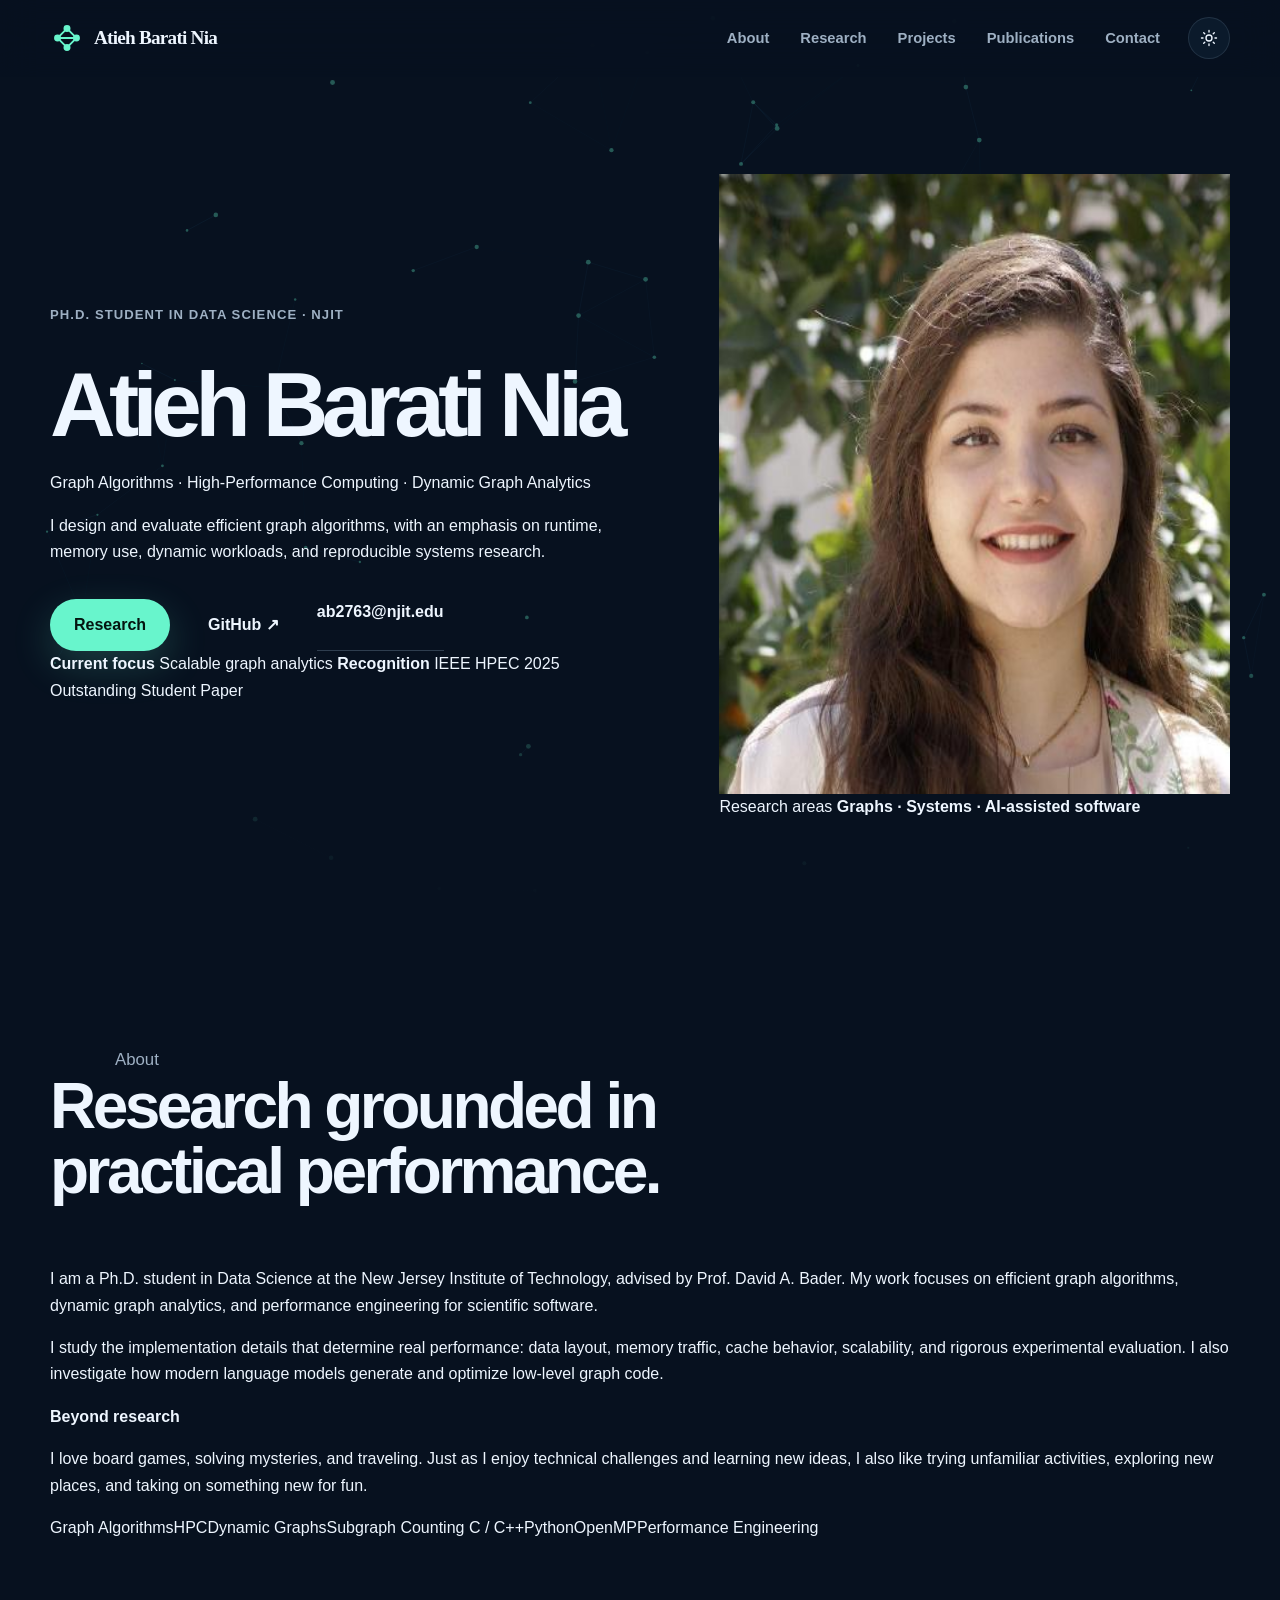
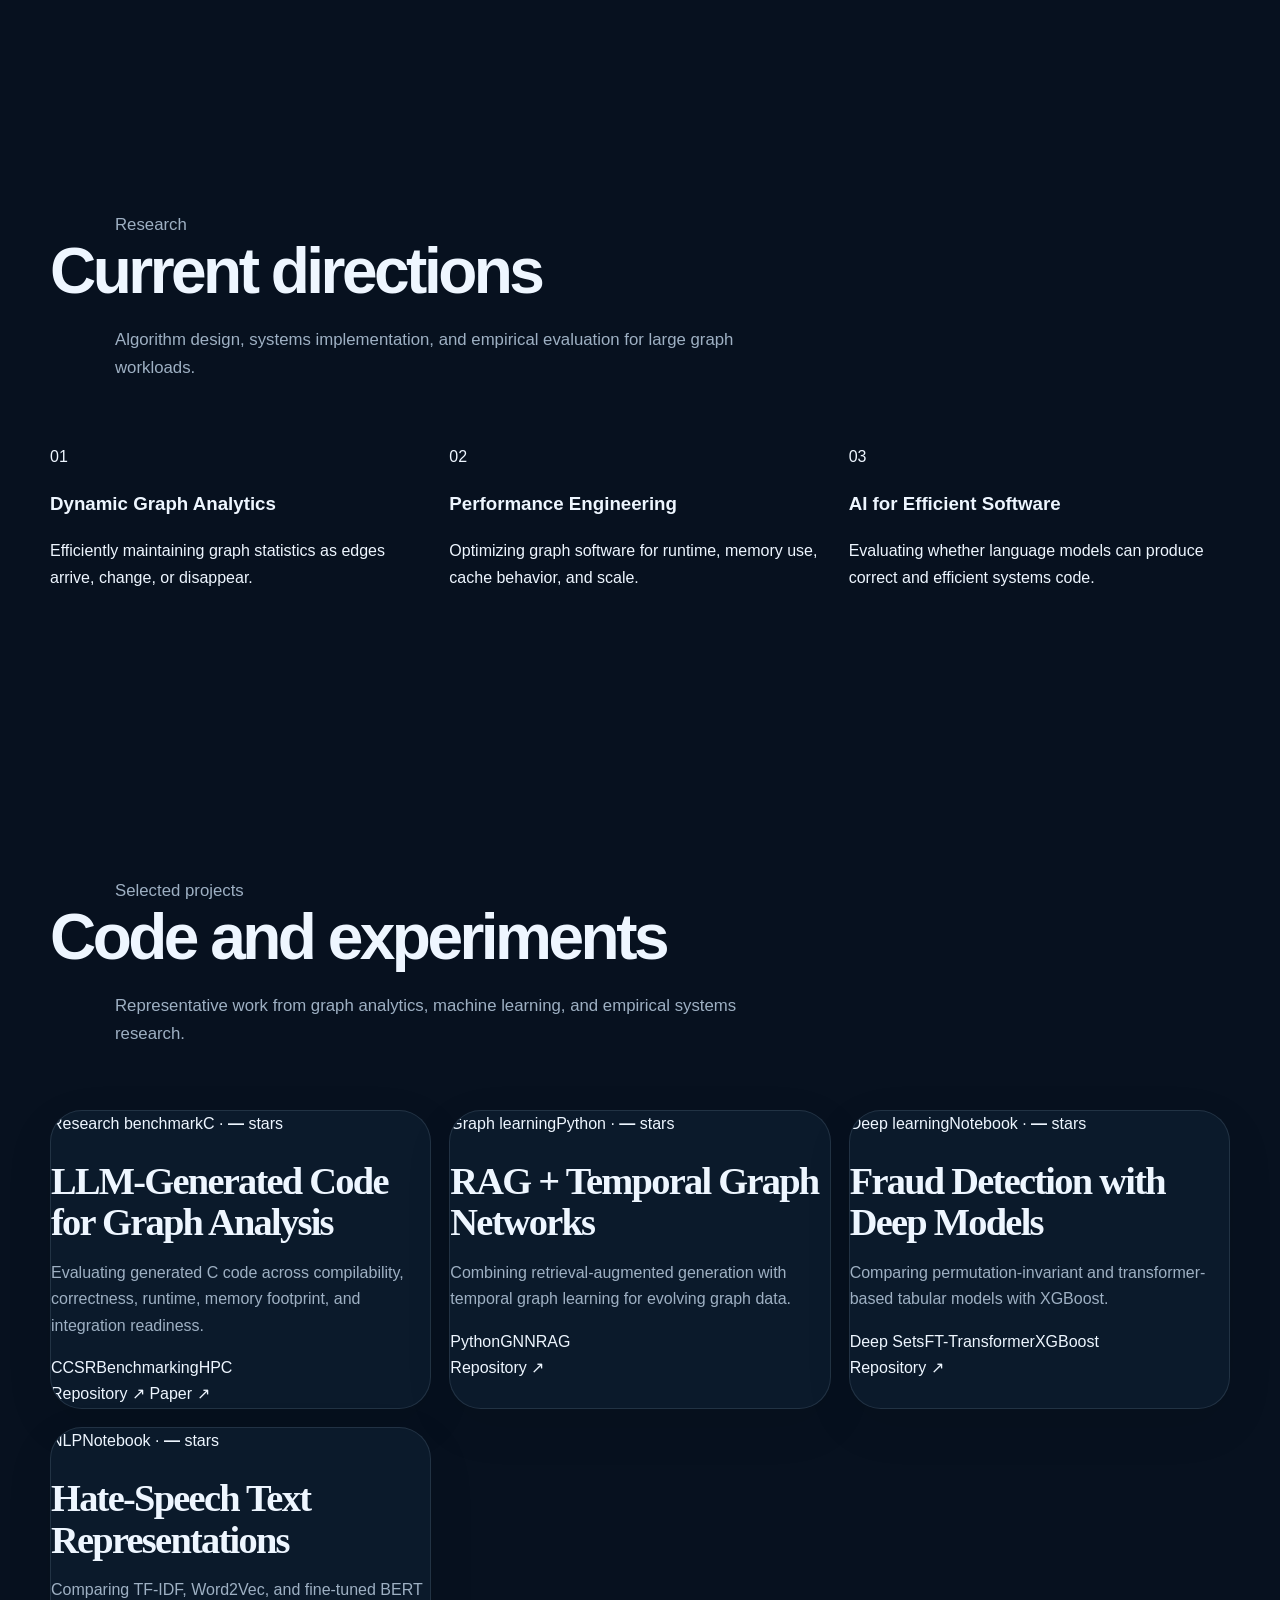
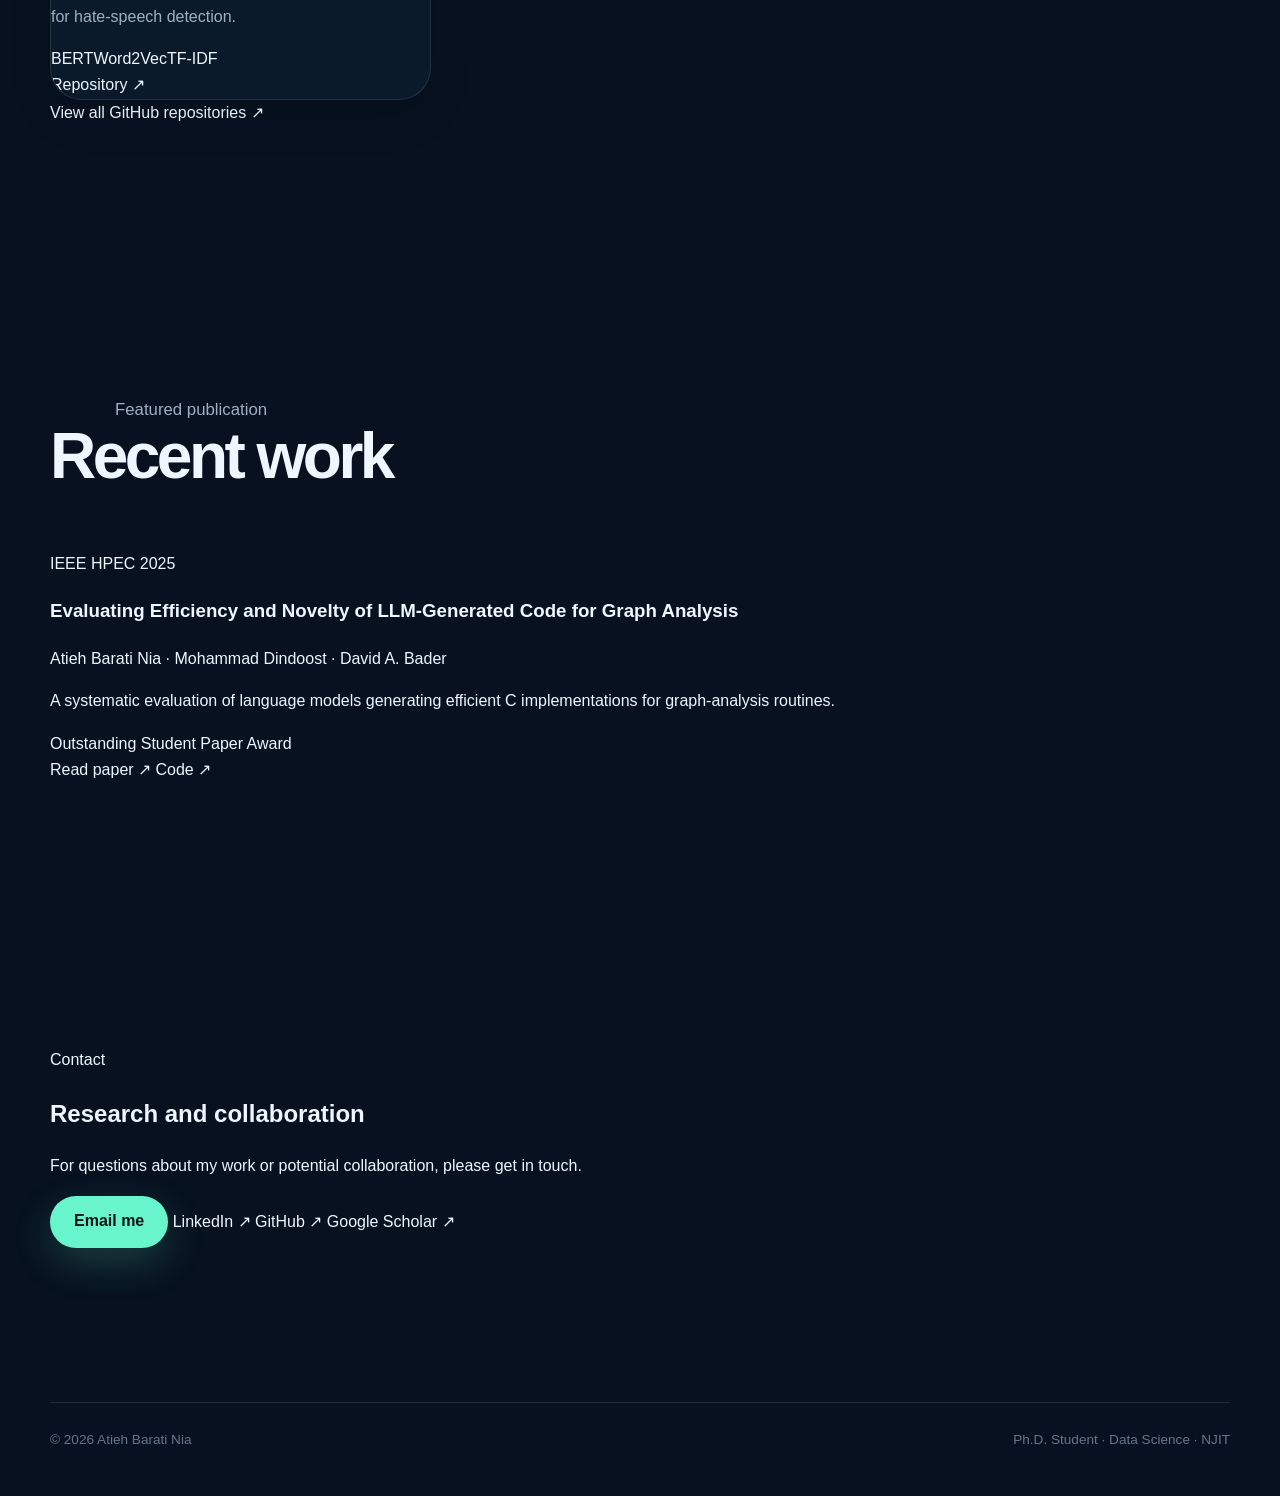
==== commit 9b082d9f: "Add personal note section in index.html Added a personal note section to share interests and hobbies" ====
--- a/index.html
+++ b/index.html
@@ -108,6 +108,14 @@
             cache behavior, scalability, and rigorous experimental evaluation. I also investigate how modern
             language models generate and optimize low-level graph code.
           </p>
+          <div class="personal-note">
+            <strong>Beyond research</strong>
+            <p>
+              I love board games, solving mysteries, and traveling. Just as I enjoy technical challenges and
+              learning new ideas, I also like trying unfamiliar activities, exploring new places, and taking on
+              something new for fun.
+            </p>
+          </div>
           <div class="tag-list" aria-label="Research skills">
             <span>Graph Algorithms</span><span>HPC</span><span>Dynamic Graphs</span><span>Subgraph Counting</span>
             <span>C / C++</span><span>Python</span><span>OpenMP</span><span>Performance Engineering</span>
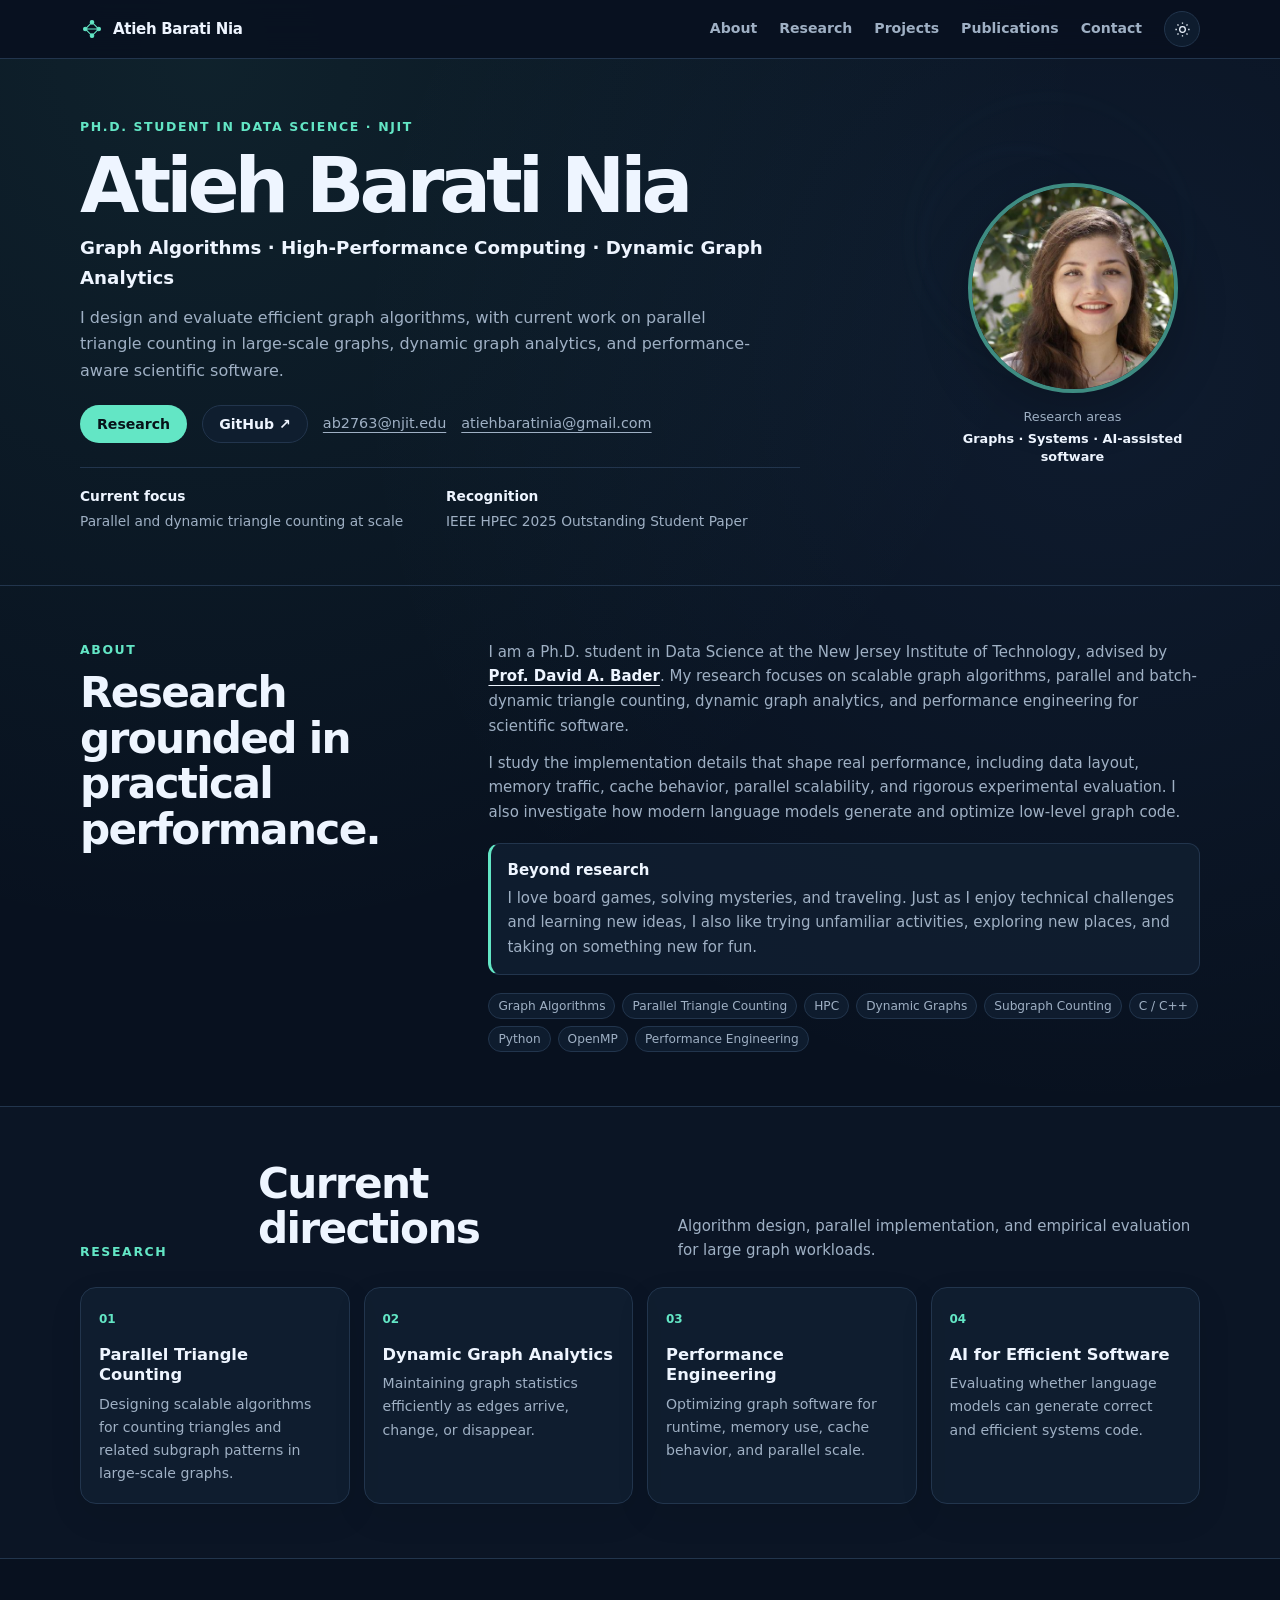
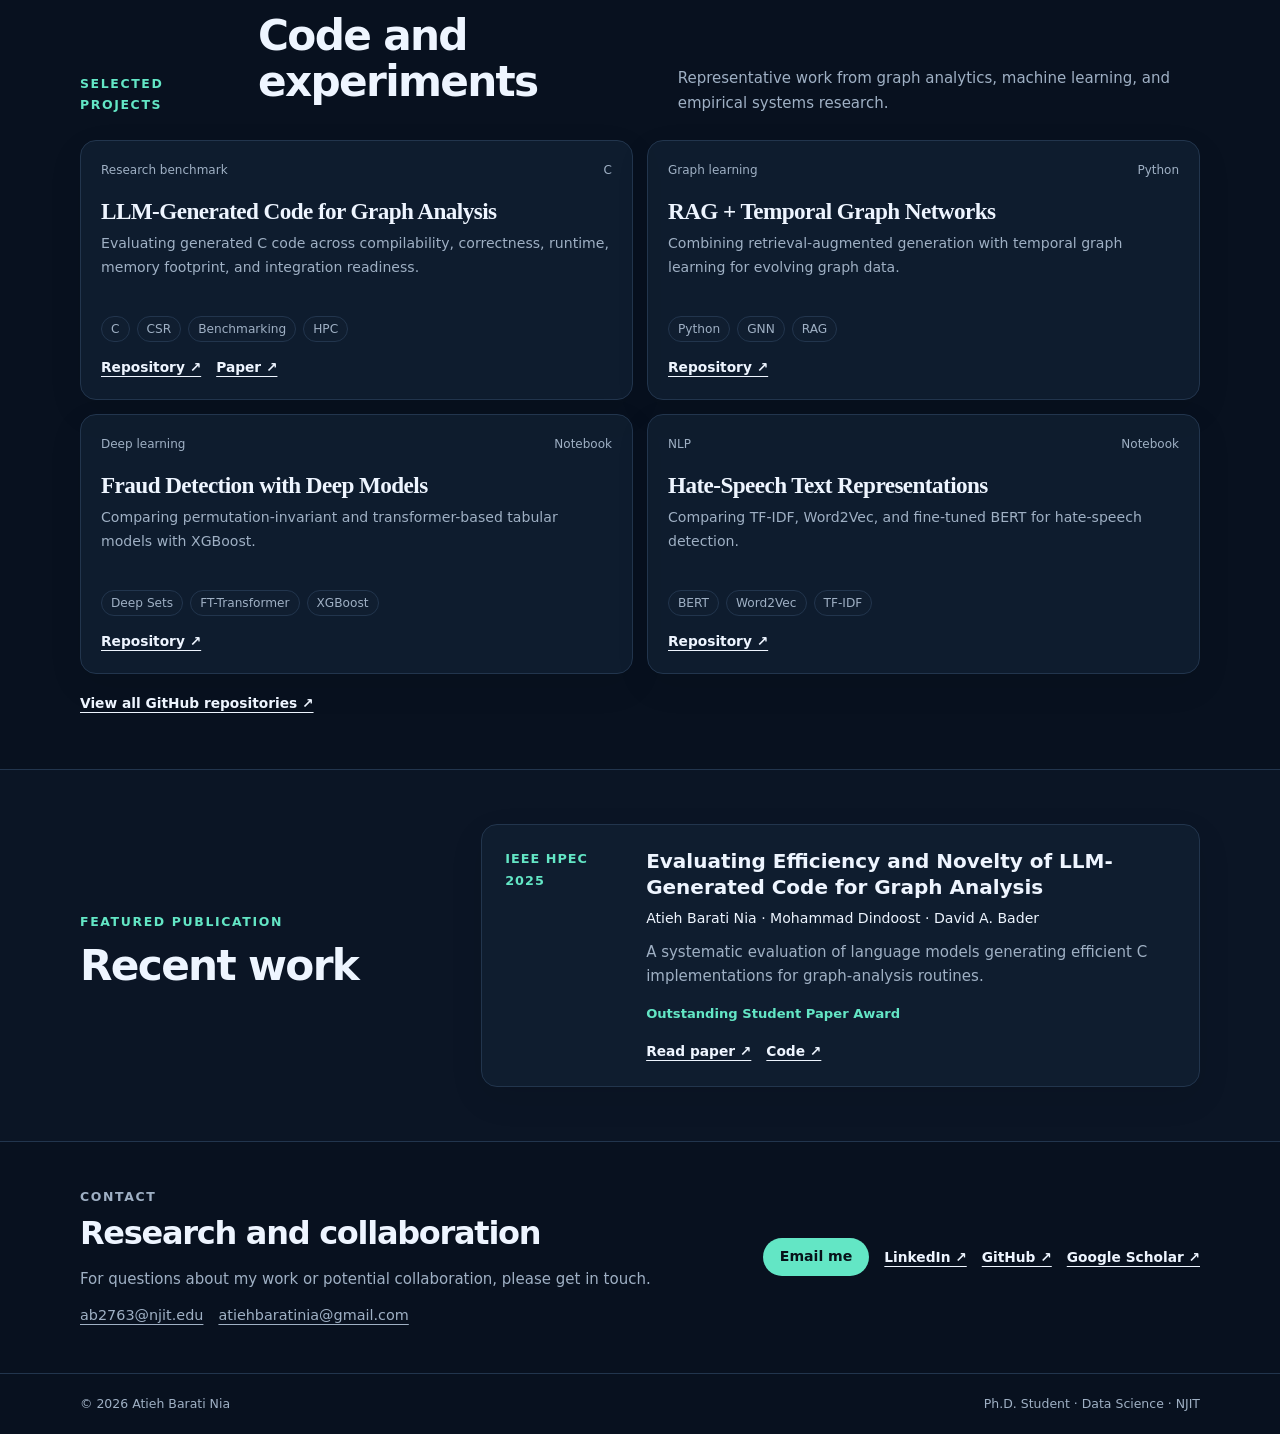
==== commit 866f4b84: "Revise index.html for updated personal information Updated meta description, theme color, and titles" ====
--- a/index.html
+++ b/index.html
@@ -3,23 +3,427 @@
 <head>
   <meta charset="utf-8" />
   <meta name="viewport" content="width=device-width, initial-scale=1" />
-  <meta name="description" content="Atieh Barati Nia — Ph.D. student and researcher in graph algorithms, high-performance computing, and efficient software at NJIT." />
+  <meta name="description" content="Atieh Barati Nia — Ph.D. student in Data Science at NJIT researching scalable graph algorithms, parallel triangle counting, dynamic graph analytics, and efficient software." />
   <meta name="author" content="Atieh Barati Nia" />
-  <meta name="theme-color" content="#0b1220" />
-
-  <meta property="og:title" content="Atieh Barati Nia — Graph Algorithms & HPC" />
+  <meta name="theme-color" content="#08111f" />
+
+  <meta property="og:title" content="Atieh Barati Nia — Graph Algorithms Researcher" />
   <meta property="og:description" content="Research website of Atieh Barati Nia, a Data Science Ph.D. student at NJIT." />
   <meta property="og:type" content="website" />
   <meta property="og:url" content="https://atiehbaratinia.github.io/" />
   <meta property="og:image" content="https://atiehbaratinia.github.io/profile.jpg" />
 
-  <title>Atieh Barati Nia | Researcher</title>
+  <title>Atieh Barati Nia | Graph Algorithms Researcher</title>
   <link rel="icon" href="favicon.svg" type="image/svg+xml" />
   <link rel="preconnect" href="https://fonts.googleapis.com" />
   <link rel="preconnect" href="https://fonts.gstatic.com" crossorigin />
   <link href="https://fonts.googleapis.com/css2?family=Inter:wght@400;500;600;700&family=Source+Serif+4:opsz,wght@8..60,600;8..60,700&display=swap" rel="stylesheet" />
-  <link rel="stylesheet" href="styles.css" />
-  <script defer src="script.js"></script>
+
+  <style>
+    :root {
+      --bg: #08111f;
+      --bg-soft: #0d1929;
+      --panel: rgba(17, 31, 49, 0.82);
+      --panel-solid: #101e30;
+      --text: #eef5ff;
+      --muted: #9fb0c4;
+      --line: #22354d;
+      --accent: #63e6c5;
+      --accent-2: #69a7ff;
+      --shadow: 0 18px 50px rgba(0, 0, 0, 0.22);
+      --radius: 16px;
+      --shell: 1120px;
+    }
+
+    html[data-theme="light"] {
+      --bg: #f7fafc;
+      --bg-soft: #eef4f8;
+      --panel: rgba(255, 255, 255, 0.92);
+      --panel-solid: #ffffff;
+      --text: #122033;
+      --muted: #536579;
+      --line: #d8e2eb;
+      --accent: #0f9f82;
+      --accent-2: #336fd1;
+      --shadow: 0 16px 40px rgba(33, 51, 72, 0.10);
+    }
+
+    * { box-sizing: border-box; }
+    html { scroll-behavior: smooth; }
+    body {
+      margin: 0;
+      background:
+        radial-gradient(circle at 16% 2%, rgba(99, 230, 197, 0.08), transparent 28%),
+        radial-gradient(circle at 86% 12%, rgba(105, 167, 255, 0.07), transparent 26%),
+        var(--bg);
+      color: var(--text);
+      font-family: Inter, system-ui, -apple-system, BlinkMacSystemFont, "Segoe UI", sans-serif;
+      font-size: 15px;
+      line-height: 1.65;
+    }
+
+    a { color: inherit; }
+    img { display: block; max-width: 100%; }
+    .shell { width: min(calc(100% - 40px), var(--shell)); margin: 0 auto; }
+    .skip-link { position: absolute; left: -9999px; }
+    .skip-link:focus { left: 16px; top: 16px; z-index: 100; background: var(--accent); color: #071219; padding: 8px 12px; border-radius: 8px; }
+
+    .site-header {
+      position: sticky;
+      top: 0;
+      z-index: 20;
+      background: color-mix(in srgb, var(--bg) 88%, transparent);
+      backdrop-filter: blur(14px);
+      border-bottom: 1px solid var(--line);
+    }
+
+    .nav {
+      min-height: 58px;
+      display: flex;
+      align-items: center;
+      gap: 20px;
+    }
+
+    .brand {
+      display: inline-flex;
+      align-items: center;
+      gap: 9px;
+      text-decoration: none;
+      font-weight: 700;
+      letter-spacing: -0.02em;
+      white-space: nowrap;
+    }
+
+    .brand-mark { width: 24px; height: 24px; color: var(--accent); }
+    .brand-mark svg { width: 100%; height: 100%; fill: currentColor; stroke: currentColor; stroke-width: 1.6; }
+    .brand-mark path { fill: none; }
+
+    .nav-links {
+      margin-left: auto;
+      display: flex;
+      align-items: center;
+      gap: 22px;
+    }
+
+    .nav-links a {
+      color: var(--muted);
+      text-decoration: none;
+      font-size: 0.88rem;
+      font-weight: 600;
+    }
+
+    .nav-links a:hover { color: var(--text); }
+
+    .theme-toggle,
+    .nav-toggle {
+      border: 1px solid var(--line);
+      background: var(--panel);
+      color: var(--text);
+      border-radius: 999px;
+      cursor: pointer;
+    }
+
+    .theme-toggle {
+      width: 36px;
+      height: 36px;
+      display: grid;
+      place-items: center;
+      margin-left: 2px;
+    }
+
+    .theme-toggle svg { width: 17px; height: 17px; fill: none; stroke: currentColor; stroke-width: 1.8; }
+    .moon { display: none; }
+    html[data-theme="light"] .sun { display: none; }
+    html[data-theme="light"] .moon { display: block; }
+    .nav-toggle { display: none; width: 36px; height: 36px; padding: 0 9px; }
+    .nav-toggle span { display: block; height: 1px; background: currentColor; margin: 5px 0; }
+
+    .hero {
+      position: relative;
+      overflow: hidden;
+      border-bottom: 1px solid var(--line);
+    }
+
+    .hero::before,
+    .hero::after {
+      content: "";
+      position: absolute;
+      border-radius: 50%;
+      filter: blur(4px);
+      pointer-events: none;
+    }
+
+    .hero::before { width: 280px; height: 280px; right: 7%; top: 7%; border: 1px solid rgba(99, 230, 197, 0.12); }
+    .hero::after { width: 190px; height: 190px; right: 13%; top: 17%; border: 1px solid rgba(105, 167, 255, 0.12); }
+
+    .hero-grid {
+      min-height: 500px;
+      display: grid;
+      grid-template-columns: minmax(0, 1.5fr) minmax(220px, 0.62fr);
+      gap: 64px;
+      align-items: center;
+      padding: 58px 0 52px;
+      position: relative;
+      z-index: 1;
+    }
+
+    .eyebrow,
+    .section-label {
+      margin: 0 0 10px;
+      color: var(--accent);
+      font-size: 0.78rem;
+      font-weight: 700;
+      letter-spacing: 0.13em;
+      text-transform: uppercase;
+    }
+
+    h1, h2, h3, p { margin-top: 0; }
+    h1 {
+      margin-bottom: 10px;
+      font-size: clamp(2.8rem, 6vw, 4.8rem);
+      line-height: 0.98;
+      letter-spacing: -0.065em;
+      max-width: 700px;
+    }
+
+    .hero-title {
+      margin-bottom: 12px;
+      color: var(--text);
+      font-weight: 600;
+      font-size: clamp(1rem, 1.8vw, 1.14rem);
+    }
+
+    .hero-summary {
+      max-width: 690px;
+      color: var(--muted);
+      font-size: 1rem;
+      margin-bottom: 21px;
+    }
+
+    .hero-actions,
+    .contact-links,
+    .project-links,
+    .email-row {
+      display: flex;
+      flex-wrap: wrap;
+      align-items: center;
+      gap: 10px 15px;
+    }
+
+    .button {
+      display: inline-flex;
+      align-items: center;
+      justify-content: center;
+      min-height: 38px;
+      padding: 0 16px;
+      border-radius: 999px;
+      text-decoration: none;
+      font-size: 0.88rem;
+      font-weight: 700;
+      border: 1px solid transparent;
+    }
+
+    .button-primary { background: var(--accent); color: #071219; }
+    .button-secondary { border-color: var(--line); background: var(--panel); }
+    .text-link { color: var(--muted); text-underline-offset: 4px; font-size: 0.9rem; }
+    .text-link:hover { color: var(--text); }
+
+    .quick-facts {
+      margin-top: 24px;
+      padding-top: 17px;
+      border-top: 1px solid var(--line);
+      display: grid;
+      grid-template-columns: repeat(2, minmax(0, 1fr));
+      gap: 12px;
+      max-width: 720px;
+      color: var(--muted);
+      font-size: 0.86rem;
+    }
+
+    .quick-facts strong { display: block; color: var(--text); margin-bottom: 2px; }
+
+    .profile-panel {
+      justify-self: end;
+      width: min(100%, 255px);
+      text-align: center;
+    }
+
+    .profile-panel img {
+      width: 210px;
+      height: 210px;
+      margin: 0 auto;
+      object-fit: cover;
+      object-position: 50% 34%;
+      border-radius: 50%;
+      border: 4px solid color-mix(in srgb, var(--accent) 55%, var(--panel-solid));
+      box-shadow: var(--shadow);
+      background: var(--panel-solid);
+    }
+
+    .profile-caption {
+      margin-top: 15px;
+      color: var(--muted);
+      font-size: 0.8rem;
+      line-height: 1.45;
+    }
+
+    .profile-caption strong { display: block; color: var(--text); margin-top: 3px; }
+
+    .section { padding: 54px 0; border-bottom: 1px solid var(--line); }
+    .section-muted { background: color-mix(in srgb, var(--bg-soft) 68%, transparent); }
+    .section-grid { display: grid; grid-template-columns: 0.66fr 1.34fr; gap: 58px; align-items: start; }
+    .section-heading h2,
+    .compact-heading h2 { margin-bottom: 11px; font-size: clamp(1.75rem, 3.3vw, 2.65rem); line-height: 1.08; letter-spacing: -0.04em; }
+    .section-body > p { color: var(--muted); margin-bottom: 12px; }
+    .advisor-link { color: var(--text); font-weight: 600; text-underline-offset: 4px; }
+
+    .personal-note {
+      margin-top: 18px;
+      padding: 14px 16px;
+      border: 1px solid var(--line);
+      border-left: 3px solid var(--accent);
+      border-radius: 12px;
+      background: var(--panel);
+    }
+
+    .personal-note strong { display: block; margin-bottom: 3px; }
+    .personal-note p { margin-bottom: 0; color: var(--muted); }
+
+    .tag-list,
+    .project-tags {
+      display: flex;
+      flex-wrap: wrap;
+      gap: 7px;
+    }
+
+    .tag-list { margin-top: 18px; }
+    .tag-list span,
+    .project-tags span {
+      display: inline-flex;
+      align-items: center;
+      min-height: 26px;
+      padding: 0 9px;
+      border-radius: 999px;
+      border: 1px solid var(--line);
+      background: var(--panel);
+      color: var(--muted);
+      font-size: 0.76rem;
+      white-space: nowrap;
+    }
+
+    .compact-heading {
+      display: grid;
+      grid-template-columns: 150px minmax(0, 0.75fr) minmax(260px, 1fr);
+      align-items: end;
+      gap: 28px;
+      margin-bottom: 24px;
+    }
+
+    .compact-heading > * { margin-bottom: 0; }
+    .compact-heading > p:last-child { color: var(--muted); }
+
+    .card-grid,
+    .project-grid {
+      display: grid;
+      gap: 14px;
+    }
+
+    .research-grid { grid-template-columns: repeat(4, minmax(0, 1fr)); }
+    .project-grid { grid-template-columns: repeat(2, minmax(0, 1fr)); }
+
+    .info-card,
+    .project-card,
+    .publication-card {
+      border: 1px solid var(--line);
+      border-radius: var(--radius);
+      background: var(--panel);
+      box-shadow: 0 12px 35px rgba(0,0,0,0.08);
+    }
+
+    .info-card { padding: 18px; min-height: 175px; }
+    .card-number { color: var(--accent); font-size: 0.75rem; font-weight: 700; }
+    .info-card h3 { margin: 14px 0 7px; font-size: 1.02rem; line-height: 1.25; }
+    .info-card p { margin-bottom: 0; color: var(--muted); font-size: 0.88rem; }
+
+    .project-card { padding: 20px; display: flex; flex-direction: column; min-height: 260px; }
+    .project-meta { display: flex; justify-content: space-between; gap: 16px; color: var(--muted); font-size: 0.75rem; }
+    .project-card h3 { margin: 18px 0 8px; font-family: "Source Serif 4", Georgia, serif; font-size: 1.45rem; line-height: 1.12; letter-spacing: -0.025em; }
+    .project-card p { color: var(--muted); font-size: 0.88rem; }
+    .project-tags { margin-top: auto; padding-top: 8px; }
+    .project-links { margin-top: 14px; }
+    .project-links a,
+    .section-footer-link a,
+    .contact-links > a:not(.button) { color: var(--text); font-size: 0.86rem; font-weight: 600; text-underline-offset: 4px; }
+    .section-footer-link { margin-top: 17px; }
+
+    .publication-layout { display: grid; grid-template-columns: 0.65fr 1.35fr; gap: 55px; align-items: center; }
+    .publication-card { padding: 23px; display: grid; grid-template-columns: 118px 1fr; gap: 23px; }
+    .publication-badge { color: var(--accent); font-weight: 700; font-size: 0.8rem; letter-spacing: 0.08em; text-transform: uppercase; }
+    .publication-card h3 { margin-bottom: 7px; font-size: 1.25rem; line-height: 1.3; }
+    .publication-card p { color: var(--muted); margin-bottom: 9px; }
+    .authors { color: var(--text) !important; font-size: 0.88rem; }
+    .award-line span { display: inline-flex; margin-top: 5px; color: var(--accent); font-size: 0.82rem; font-weight: 700; }
+
+    .contact-section { padding: 45px 0; }
+    .contact-layout { display: grid; grid-template-columns: 1fr auto; align-items: center; gap: 32px; }
+    .contact-layout h2 { margin-bottom: 7px; font-size: 2rem; letter-spacing: -0.04em; }
+    .contact-layout p { margin-bottom: 0; color: var(--muted); }
+    .contact-links { justify-content: flex-end; max-width: 540px; }
+    .email-row { margin-top: 12px; }
+
+    .footer { padding: 20px 0; color: var(--muted); font-size: 0.78rem; }
+    .footer-inner { display: flex; justify-content: space-between; gap: 16px; }
+
+    .reveal { opacity: 0; transform: translateY(10px); transition: opacity 0.45s ease, transform 0.45s ease; }
+    .reveal.visible { opacity: 1; transform: none; }
+
+    @media (max-width: 900px) {
+      .hero-grid { grid-template-columns: 1fr 180px; gap: 32px; min-height: auto; padding: 48px 0; }
+      .profile-panel img { width: 165px; height: 165px; }
+      .research-grid { grid-template-columns: repeat(2, minmax(0, 1fr)); }
+      .compact-heading { grid-template-columns: 1fr; gap: 7px; }
+      .section-grid,
+      .publication-layout { grid-template-columns: 1fr; gap: 24px; }
+    }
+
+    @media (max-width: 720px) {
+      .shell { width: min(calc(100% - 28px), var(--shell)); }
+      .nav-toggle { display: block; margin-left: auto; }
+      .nav-links {
+        position: absolute;
+        left: 14px;
+        right: 14px;
+        top: 64px;
+        display: none;
+        margin-left: 0;
+        padding: 12px;
+        border: 1px solid var(--line);
+        border-radius: 14px;
+        background: var(--panel-solid);
+        box-shadow: var(--shadow);
+      }
+      .nav-links.open { display: grid; }
+      .hero-grid { grid-template-columns: 1fr; text-align: left; padding: 42px 0; }
+      .profile-panel { order: -1; justify-self: start; width: auto; display: flex; align-items: center; gap: 16px; text-align: left; }
+      .profile-panel img { width: 104px; height: 104px; margin: 0; }
+      .profile-caption { margin-top: 0; }
+      h1 { font-size: 3rem; }
+      .quick-facts { grid-template-columns: 1fr; }
+      .project-grid,
+      .research-grid { grid-template-columns: 1fr; }
+      .project-card { min-height: 0; }
+      .publication-card { grid-template-columns: 1fr; gap: 10px; }
+      .contact-layout { grid-template-columns: 1fr; }
+      .contact-links { justify-content: flex-start; }
+      .footer-inner { flex-direction: column; gap: 3px; }
+    }
+
+    @media (prefers-reduced-motion: reduce) {
+      html { scroll-behavior: auto; }
+      *, *::before, *::after { animation: none !important; transition: none !important; }
+      .reveal { opacity: 1; transform: none; }
+    }
+  </style>
 </head>
 <body>
   <a class="skip-link" href="#main">Skip to content</a>
@@ -60,29 +464,29 @@
 
   <main id="main">
     <section class="hero">
-      <canvas id="network-canvas" aria-hidden="true"></canvas>
       <div class="shell hero-grid">
         <div class="hero-copy reveal">
           <p class="eyebrow">Ph.D. Student in Data Science · NJIT</p>
           <h1>Atieh Barati Nia</h1>
           <p class="hero-title">Graph Algorithms · High-Performance Computing · Dynamic Graph Analytics</p>
           <p class="hero-summary">
-            I design and evaluate efficient graph algorithms, with an emphasis on runtime, memory use,
-            dynamic workloads, and reproducible systems research.
+            I design and evaluate efficient graph algorithms, with current work on parallel triangle counting
+            in large-scale graphs, dynamic graph analytics, and performance-aware scientific software.
           </p>
           <div class="hero-actions">
             <a class="button button-primary" href="#research">Research</a>
             <a class="button button-secondary" href="https://github.com/AtiehBaratinia" target="_blank" rel="noreferrer">GitHub ↗</a>
             <a class="text-link" href="mailto:ab2763@njit.edu">ab2763@njit.edu</a>
+            <a class="text-link" href="mailto:atiehbaratinia@gmail.com">atiehbaratinia@gmail.com</a>
           </div>
           <div class="quick-facts" aria-label="Research highlights">
-            <span><strong>Current focus</strong> Scalable graph analytics</span>
+            <span><strong>Current focus</strong> Parallel and dynamic triangle counting at scale</span>
             <span><strong>Recognition</strong> IEEE HPEC 2025 Outstanding Student Paper</span>
           </div>
         </div>
 
         <div class="profile-panel reveal" data-delay="80">
-          <img src="profile.jpg" alt="Portrait of Atieh Barati Nia" width="520" height="620" />
+          <img src="profile.jpg" alt="Portrait of Atieh Barati Nia" width="420" height="420" />
           <div class="profile-caption">
             <span>Research areas</span>
             <strong>Graphs · Systems · AI-assisted software</strong>
@@ -100,25 +504,25 @@
         <div class="section-body reveal" data-delay="60">
           <p>
             I am a Ph.D. student in Data Science at the New Jersey Institute of Technology, advised by
-            Prof. David A. Bader. My work focuses on efficient graph algorithms, dynamic graph analytics,
-            and performance engineering for scientific software.
+            <a class="advisor-link" href="https://davidbader.net/" target="_blank" rel="noreferrer">Prof. David A. Bader</a>.
+            My research focuses on scalable graph algorithms, parallel and batch-dynamic triangle counting,
+            dynamic graph analytics, and performance engineering for scientific software.
           </p>
           <p>
-            I study the implementation details that determine real performance: data layout, memory traffic,
-            cache behavior, scalability, and rigorous experimental evaluation. I also investigate how modern
+            I study the implementation details that shape real performance, including data layout, memory traffic,
+            cache behavior, parallel scalability, and rigorous experimental evaluation. I also investigate how modern
             language models generate and optimize low-level graph code.
           </p>
           <div class="personal-note">
             <strong>Beyond research</strong>
             <p>
-              I love board games, solving mysteries, and traveling. Just as I enjoy technical challenges and
-              learning new ideas, I also like trying unfamiliar activities, exploring new places, and taking on
-              something new for fun.
+              I love board games, solving mysteries, and traveling. Just as I enjoy technical challenges and learning
+              new ideas, I also like trying unfamiliar activities, exploring new places, and taking on something new for fun.
             </p>
           </div>
           <div class="tag-list" aria-label="Research skills">
-            <span>Graph Algorithms</span><span>HPC</span><span>Dynamic Graphs</span><span>Subgraph Counting</span>
-            <span>C / C++</span><span>Python</span><span>OpenMP</span><span>Performance Engineering</span>
+            <span>Graph Algorithms</span><span>Parallel Triangle Counting</span><span>HPC</span><span>Dynamic Graphs</span>
+            <span>Subgraph Counting</span><span>C / C++</span><span>Python</span><span>OpenMP</span><span>Performance Engineering</span>
           </div>
         </div>
       </div>
@@ -129,24 +533,29 @@
         <div class="section-heading compact-heading reveal">
           <p class="section-label">Research</p>
           <h2>Current directions</h2>
-          <p>Algorithm design, systems implementation, and empirical evaluation for large graph workloads.</p>
+          <p>Algorithm design, parallel implementation, and empirical evaluation for large graph workloads.</p>
         </div>
 
         <div class="card-grid research-grid">
           <article class="info-card reveal">
             <span class="card-number">01</span>
+            <h3>Parallel Triangle Counting</h3>
+            <p>Designing scalable algorithms for counting triangles and related subgraph patterns in large-scale graphs.</p>
+          </article>
+          <article class="info-card reveal" data-delay="40">
+            <span class="card-number">02</span>
             <h3>Dynamic Graph Analytics</h3>
-            <p>Efficiently maintaining graph statistics as edges arrive, change, or disappear.</p>
+            <p>Maintaining graph statistics efficiently as edges arrive, change, or disappear.</p>
           </article>
-          <article class="info-card reveal" data-delay="50">
-            <span class="card-number">02</span>
+          <article class="info-card reveal" data-delay="80">
+            <span class="card-number">03</span>
             <h3>Performance Engineering</h3>
-            <p>Optimizing graph software for runtime, memory use, cache behavior, and scale.</p>
+            <p>Optimizing graph software for runtime, memory use, cache behavior, and parallel scale.</p>
           </article>
-          <article class="info-card reveal" data-delay="100">
-            <span class="card-number">03</span>
+          <article class="info-card reveal" data-delay="120">
+            <span class="card-number">04</span>
             <h3>AI for Efficient Software</h3>
-            <p>Evaluating whether language models can produce correct and efficient systems code.</p>
+            <p>Evaluating whether language models can generate correct and efficient systems code.</p>
           </article>
         </div>
       </div>
@@ -161,8 +570,8 @@
         </div>
 
         <div class="project-grid">
-          <article class="project-card reveal" data-repo="LLMGeneratedCode">
-            <div class="project-meta"><span>Research benchmark</span><span>C · <b data-stars>—</b> stars</span></div>
+          <article class="project-card reveal">
+            <div class="project-meta"><span>Research benchmark</span><span>C</span></div>
             <h3>LLM-Generated Code for Graph Analysis</h3>
             <p>Evaluating generated C code across compilability, correctness, runtime, memory footprint, and integration readiness.</p>
             <div class="project-tags"><span>C</span><span>CSR</span><span>Benchmarking</span><span>HPC</span></div>
@@ -172,24 +581,24 @@
             </div>
           </article>
 
-          <article class="project-card reveal" data-delay="40" data-repo="RAG_TGN">
-            <div class="project-meta"><span>Graph learning</span><span>Python · <b data-stars>—</b> stars</span></div>
+          <article class="project-card reveal" data-delay="40">
+            <div class="project-meta"><span>Graph learning</span><span>Python</span></div>
             <h3>RAG + Temporal Graph Networks</h3>
             <p>Combining retrieval-augmented generation with temporal graph learning for evolving graph data.</p>
             <div class="project-tags"><span>Python</span><span>GNN</span><span>RAG</span></div>
             <div class="project-links"><a href="https://github.com/AtiehBaratinia/RAG_TGN" target="_blank" rel="noreferrer">Repository ↗</a></div>
           </article>
 
-          <article class="project-card reveal" data-delay="80" data-repo="Fraud-Detection-Deep-Learning">
-            <div class="project-meta"><span>Deep learning</span><span>Notebook · <b data-stars>—</b> stars</span></div>
+          <article class="project-card reveal" data-delay="80">
+            <div class="project-meta"><span>Deep learning</span><span>Notebook</span></div>
             <h3>Fraud Detection with Deep Models</h3>
             <p>Comparing permutation-invariant and transformer-based tabular models with XGBoost.</p>
             <div class="project-tags"><span>Deep Sets</span><span>FT-Transformer</span><span>XGBoost</span></div>
             <div class="project-links"><a href="https://github.com/AtiehBaratinia/Fraud-Detection-Deep-Learning" target="_blank" rel="noreferrer">Repository ↗</a></div>
           </article>
 
-          <article class="project-card reveal" data-delay="120" data-repo="hate-speech-text-representations">
-            <div class="project-meta"><span>NLP</span><span>Notebook · <b data-stars>—</b> stars</span></div>
+          <article class="project-card reveal" data-delay="120">
+            <div class="project-meta"><span>NLP</span><span>Notebook</span></div>
             <h3>Hate-Speech Text Representations</h3>
             <p>Comparing TF-IDF, Word2Vec, and fine-tuned BERT for hate-speech detection.</p>
             <div class="project-tags"><span>BERT</span><span>Word2Vec</span><span>TF-IDF</span></div>
@@ -231,6 +640,10 @@
           <p class="section-label">Contact</p>
           <h2>Research and collaboration</h2>
           <p>For questions about my work or potential collaboration, please get in touch.</p>
+          <div class="email-row">
+            <a class="text-link" href="mailto:ab2763@njit.edu">ab2763@njit.edu</a>
+            <a class="text-link" href="mailto:atiehbaratinia@gmail.com">atiehbaratinia@gmail.com</a>
+          </div>
         </div>
         <div class="contact-links">
           <a class="button button-primary" href="mailto:ab2763@njit.edu">Email me</a>
@@ -248,5 +661,46 @@
       <span>Ph.D. Student · Data Science · NJIT</span>
     </div>
   </footer>
+
+  <script>
+    const root = document.documentElement;
+    const savedTheme = localStorage.getItem('theme');
+    if (savedTheme === 'light' || savedTheme === 'dark') root.dataset.theme = savedTheme;
+
+    document.querySelector('.theme-toggle').addEventListener('click', () => {
+      root.dataset.theme = root.dataset.theme === 'light' ? 'dark' : 'light';
+      localStorage.setItem('theme', root.dataset.theme);
+    });
+
+    const navToggle = document.querySelector('.nav-toggle');
+    const navLinks = document.querySelector('.nav-links');
+    navToggle.addEventListener('click', () => {
+      const open = navLinks.classList.toggle('open');
+      navToggle.setAttribute('aria-expanded', String(open));
+    });
+    navLinks.querySelectorAll('a').forEach(link => link.addEventListener('click', () => {
+      navLinks.classList.remove('open');
+      navToggle.setAttribute('aria-expanded', 'false');
+    }));
+
+    document.getElementById('current-year').textContent = new Date().getFullYear();
+
+    const reducedMotion = window.matchMedia('(prefers-reduced-motion: reduce)').matches;
+    const items = document.querySelectorAll('.reveal');
+    if (reducedMotion || !('IntersectionObserver' in window)) {
+      items.forEach(item => item.classList.add('visible'));
+    } else {
+      const observer = new IntersectionObserver(entries => {
+        entries.forEach(entry => {
+          if (entry.isIntersecting) {
+            const delay = Number(entry.target.dataset.delay || 0);
+            setTimeout(() => entry.target.classList.add('visible'), delay);
+            observer.unobserve(entry.target);
+          }
+        });
+      }, { threshold: 0.08 });
+      items.forEach(item => observer.observe(item));
+    }
+  </script>
 </body>
 </html>
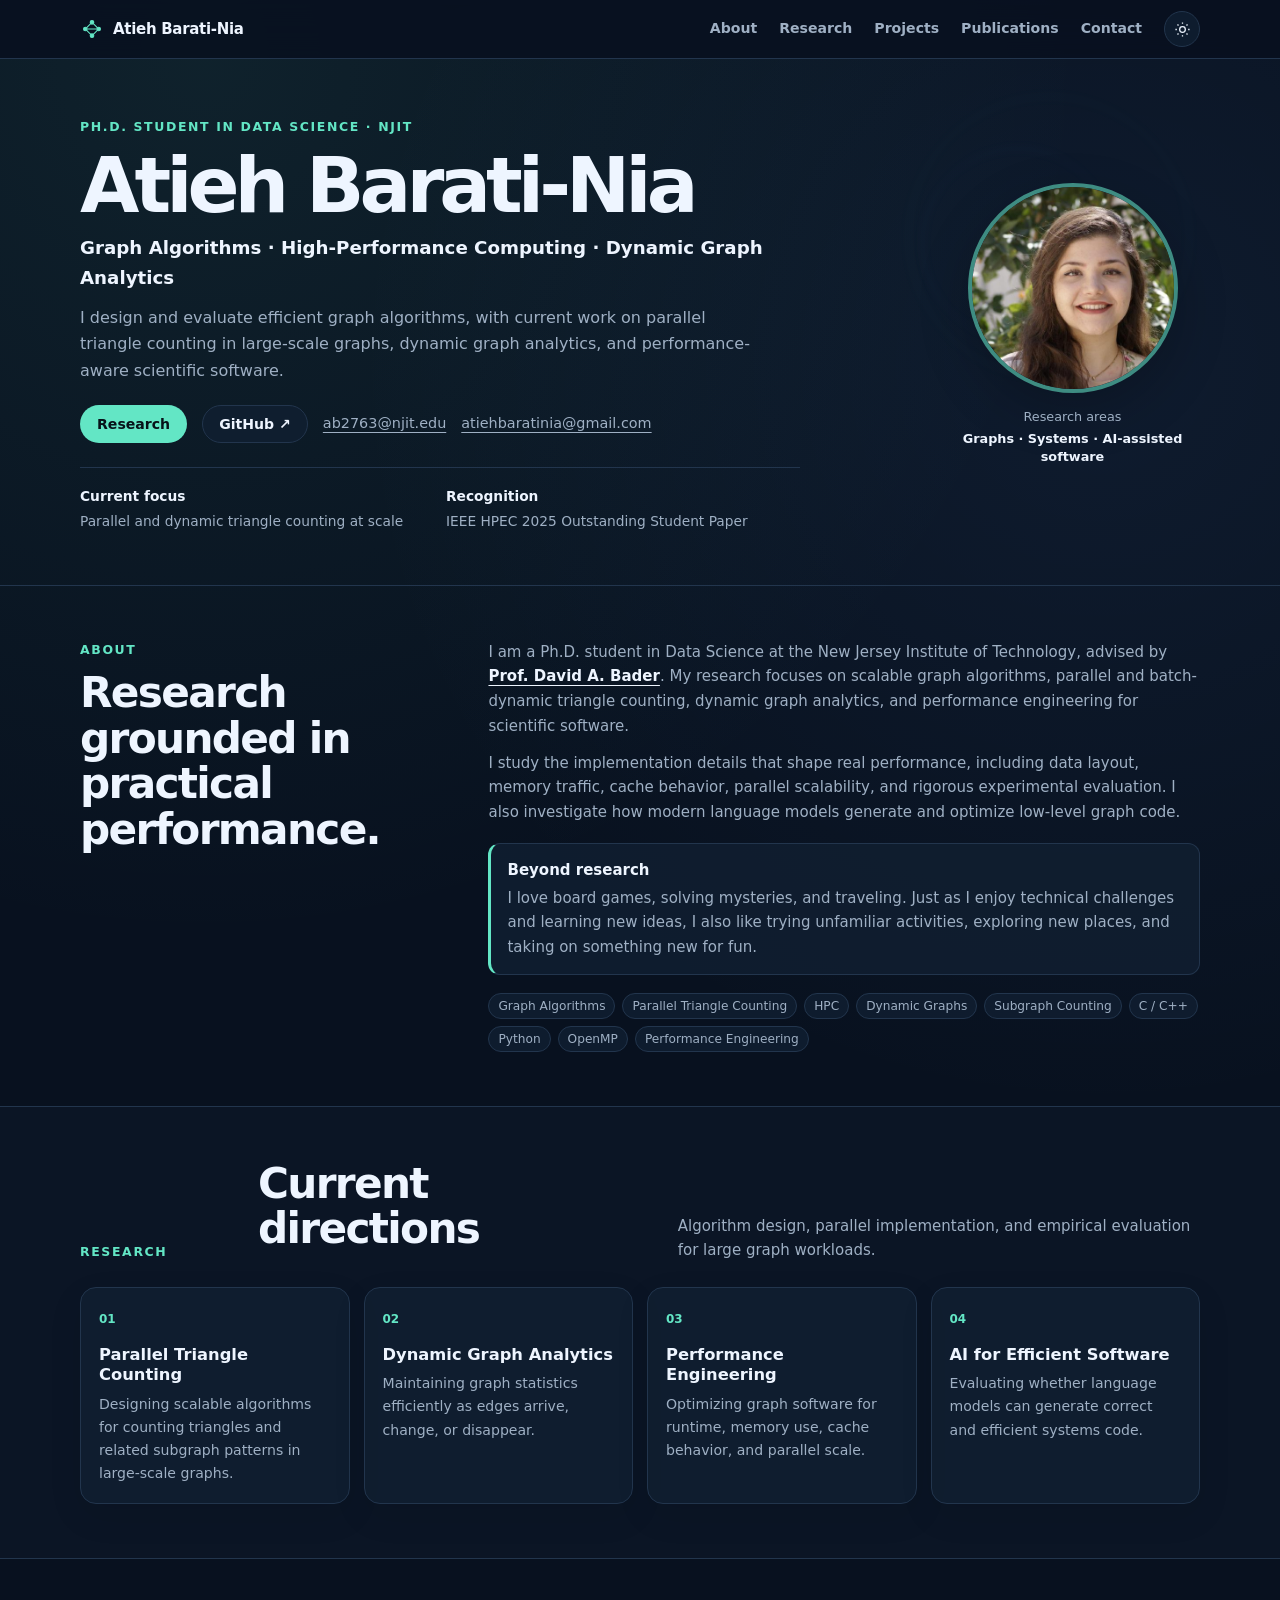
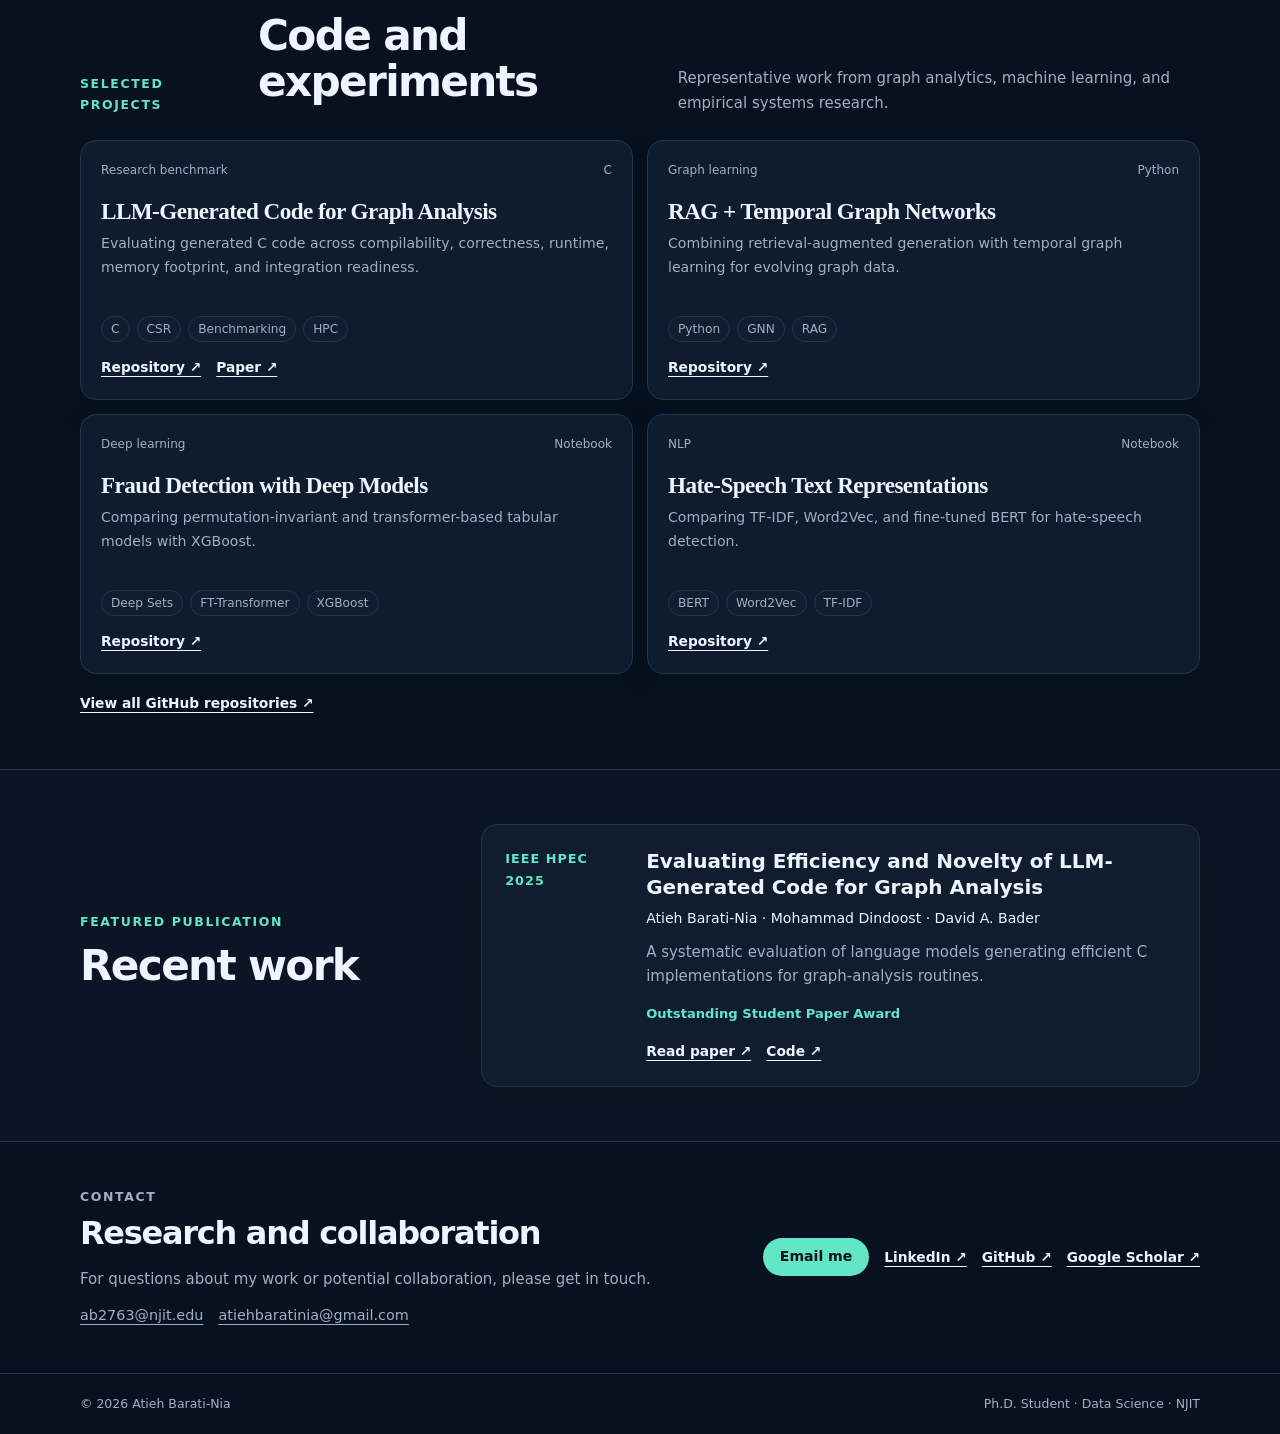
==== commit 6af7fc4b: "Update author name formatting in index.html" ====
--- a/index.html
+++ b/index.html
@@ -3,17 +3,17 @@
 <head>
   <meta charset="utf-8" />
   <meta name="viewport" content="width=device-width, initial-scale=1" />
-  <meta name="description" content="Atieh Barati Nia — Ph.D. student in Data Science at NJIT researching scalable graph algorithms, parallel triangle counting, dynamic graph analytics, and efficient software." />
-  <meta name="author" content="Atieh Barati Nia" />
+  <meta name="description" content="Atieh Barati-Nia — Ph.D. student in Data Science at NJIT researching scalable graph algorithms, parallel triangle counting, dynamic graph analytics, and efficient software." />
+  <meta name="author" content="Atieh Barati-Nia" />
   <meta name="theme-color" content="#08111f" />
 
-  <meta property="og:title" content="Atieh Barati Nia — Graph Algorithms Researcher" />
-  <meta property="og:description" content="Research website of Atieh Barati Nia, a Data Science Ph.D. student at NJIT." />
+  <meta property="og:title" content="Atieh Barati-Nia — Graph Algorithms Researcher" />
+  <meta property="og:description" content="Research website of Atieh Barati-Nia, a Data Science Ph.D. student at NJIT." />
   <meta property="og:type" content="website" />
   <meta property="og:url" content="https://atiehbaratinia.github.io/" />
   <meta property="og:image" content="https://atiehbaratinia.github.io/profile.jpg" />
 
-  <title>Atieh Barati Nia | Graph Algorithms Researcher</title>
+  <title>Atieh Barati-Nia | Graph Algorithms Researcher</title>
   <link rel="icon" href="favicon.svg" type="image/svg+xml" />
   <link rel="preconnect" href="https://fonts.googleapis.com" />
   <link rel="preconnect" href="https://fonts.gstatic.com" crossorigin />
@@ -430,7 +430,7 @@
 
   <header class="site-header" id="top">
     <nav class="nav shell" aria-label="Primary navigation">
-      <a class="brand" href="#top" aria-label="Atieh Barati Nia home">
+      <a class="brand" href="#top" aria-label="Atieh Barati-Nia home">
         <span class="brand-mark" aria-hidden="true">
           <svg viewBox="0 0 36 36">
             <circle cx="8" cy="18" r="2.7" />
@@ -440,7 +440,7 @@
             <path d="M10 16 16 10M20 10l6 6M26 20l-6 6M16 26l-6-6M11 18h14" />
           </svg>
         </span>
-        <span>Atieh Barati Nia</span>
+        <span>Atieh Barati-Nia</span>
       </a>
 
       <button class="nav-toggle" type="button" aria-expanded="false" aria-controls="nav-links" aria-label="Open navigation menu">
@@ -467,7 +467,7 @@
       <div class="shell hero-grid">
         <div class="hero-copy reveal">
           <p class="eyebrow">Ph.D. Student in Data Science · NJIT</p>
-          <h1>Atieh Barati Nia</h1>
+          <h1>Atieh Barati-Nia</h1>
           <p class="hero-title">Graph Algorithms · High-Performance Computing · Dynamic Graph Analytics</p>
           <p class="hero-summary">
             I design and evaluate efficient graph algorithms, with current work on parallel triangle counting
@@ -486,7 +486,7 @@
         </div>
 
         <div class="profile-panel reveal" data-delay="80">
-          <img src="profile.jpg" alt="Portrait of Atieh Barati Nia" width="420" height="420" />
+          <img src="profile.jpg" alt="Portrait of Atieh Barati-Nia" width="420" height="420" />
           <div class="profile-caption">
             <span>Research areas</span>
             <strong>Graphs · Systems · AI-assisted software</strong>
@@ -622,7 +622,7 @@
           <div class="publication-badge">IEEE HPEC 2025</div>
           <div>
             <h3>Evaluating Efficiency and Novelty of LLM-Generated Code for Graph Analysis</h3>
-            <p class="authors">Atieh Barati Nia · Mohammad Dindoost · David A. Bader</p>
+            <p class="authors">Atieh Barati-Nia · Mohammad Dindoost · David A. Bader</p>
             <p>A systematic evaluation of language models generating efficient C implementations for graph-analysis routines.</p>
             <div class="award-line"><span>Outstanding Student Paper Award</span></div>
             <div class="project-links">
@@ -657,7 +657,7 @@
 
   <footer class="footer">
     <div class="shell footer-inner">
-      <span>© <span id="current-year"></span> Atieh Barati Nia</span>
+      <span>© <span id="current-year"></span> Atieh Barati-Nia</span>
       <span>Ph.D. Student · Data Science · NJIT</span>
     </div>
   </footer>
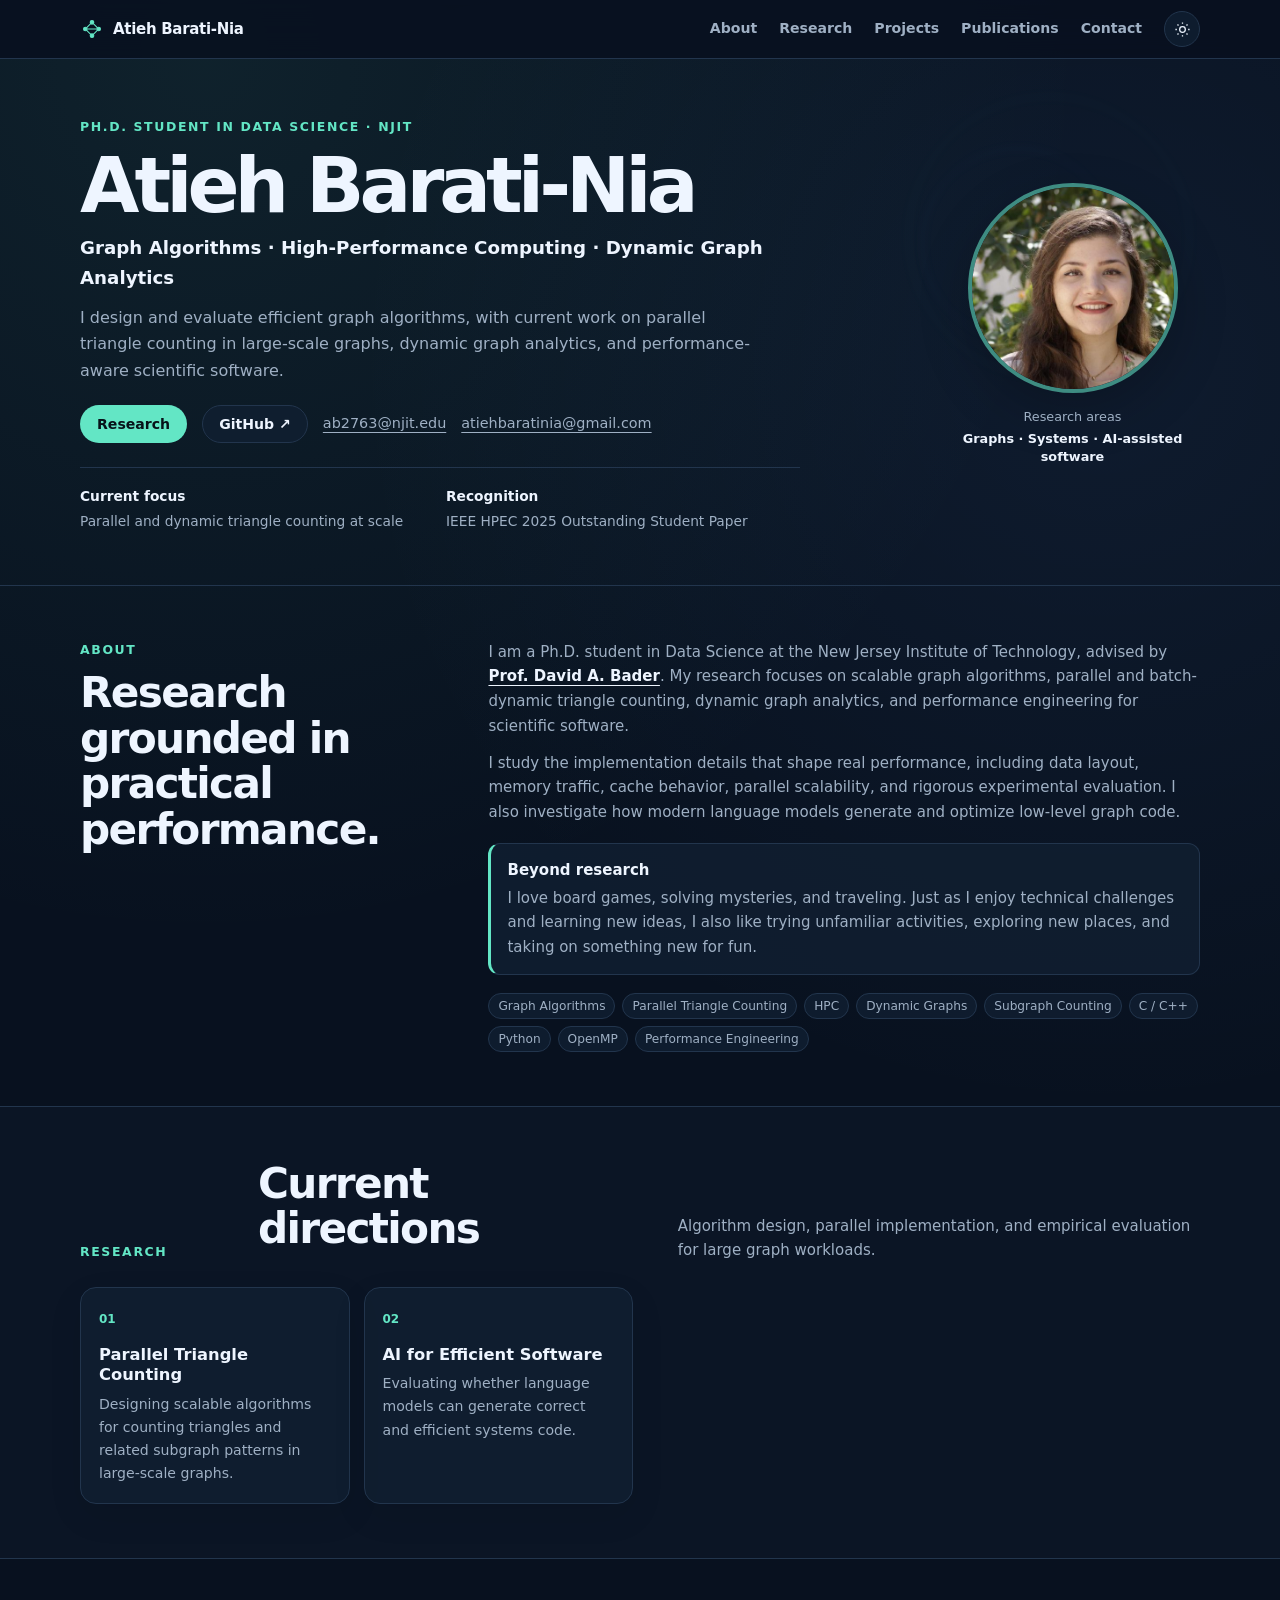
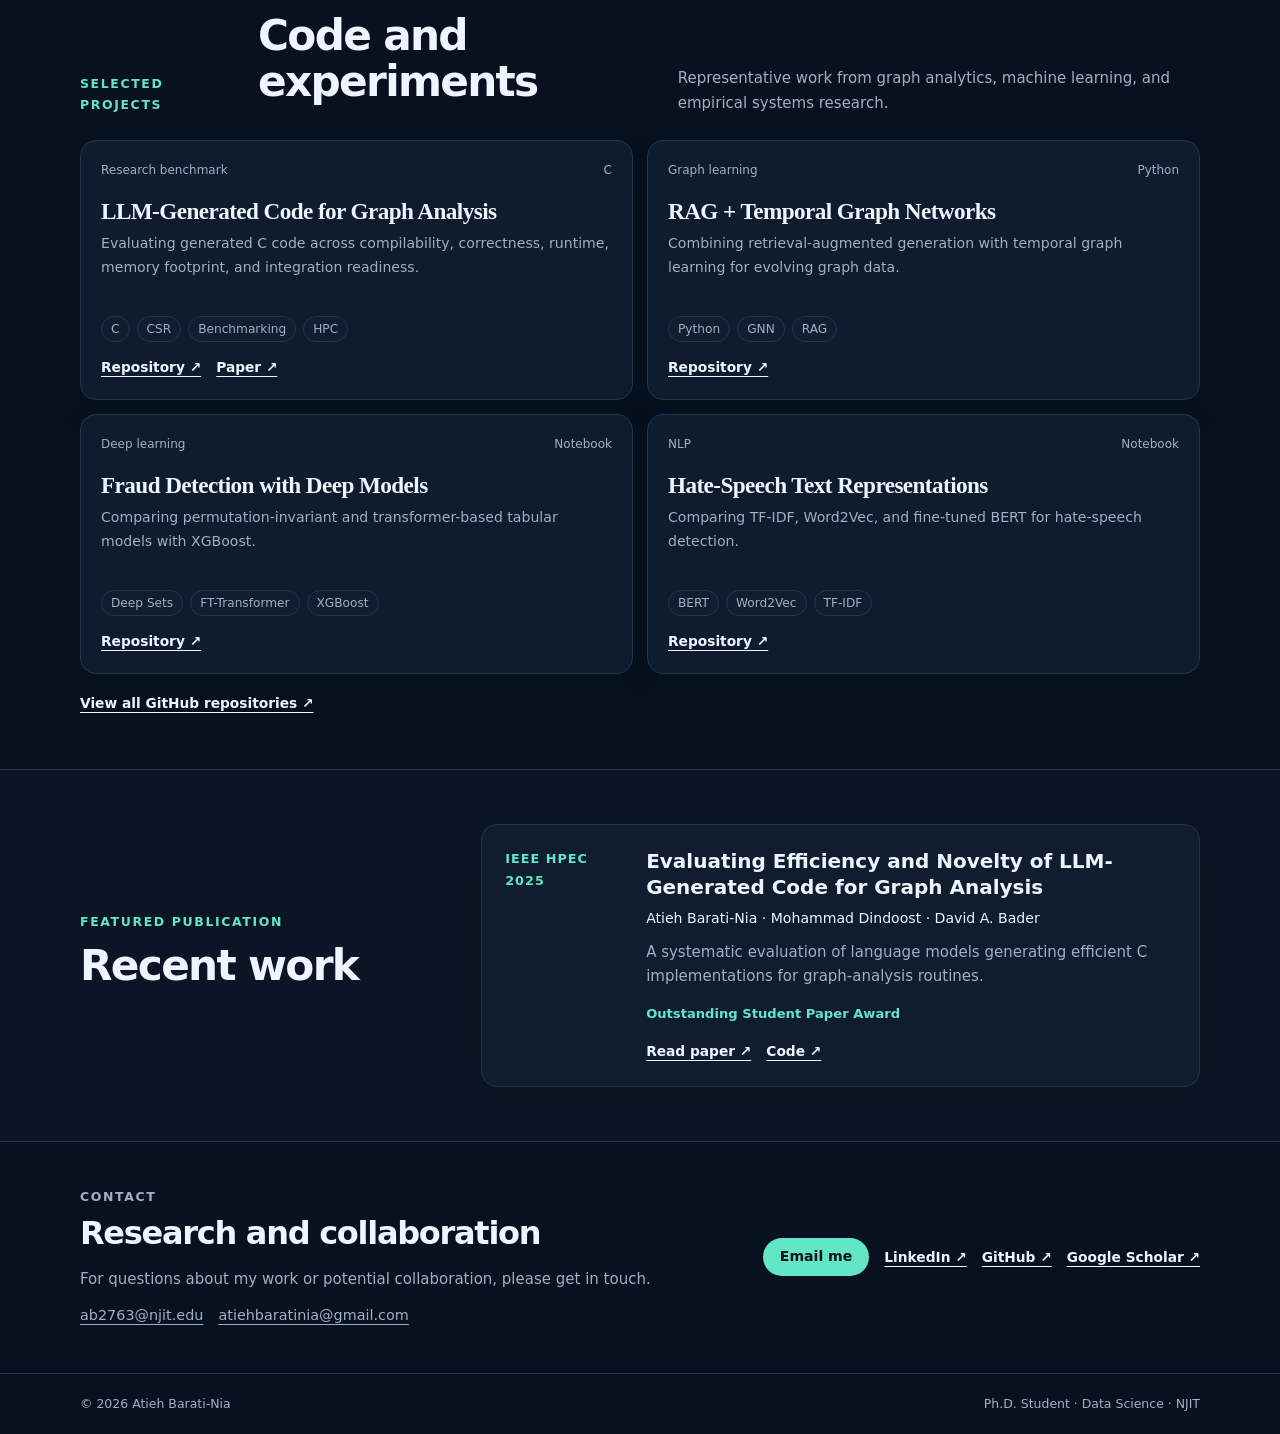
==== commit e2697bf3: "Comment out info cards for dynamic graph analytics and performance engineering Commented out the sec" ====
--- a/index.html
+++ b/index.html
@@ -542,7 +542,7 @@
             <h3>Parallel Triangle Counting</h3>
             <p>Designing scalable algorithms for counting triangles and related subgraph patterns in large-scale graphs.</p>
           </article>
-          <article class="info-card reveal" data-delay="40">
+          <!-- <article class="info-card reveal" data-delay="40">
             <span class="card-number">02</span>
             <h3>Dynamic Graph Analytics</h3>
             <p>Maintaining graph statistics efficiently as edges arrive, change, or disappear.</p>
@@ -551,9 +551,9 @@
             <span class="card-number">03</span>
             <h3>Performance Engineering</h3>
             <p>Optimizing graph software for runtime, memory use, cache behavior, and parallel scale.</p>
-          </article>
+          </article> -->
           <article class="info-card reveal" data-delay="120">
-            <span class="card-number">04</span>
+            <span class="card-number">02</span>
             <h3>AI for Efficient Software</h3>
             <p>Evaluating whether language models can generate correct and efficient systems code.</p>
           </article>
